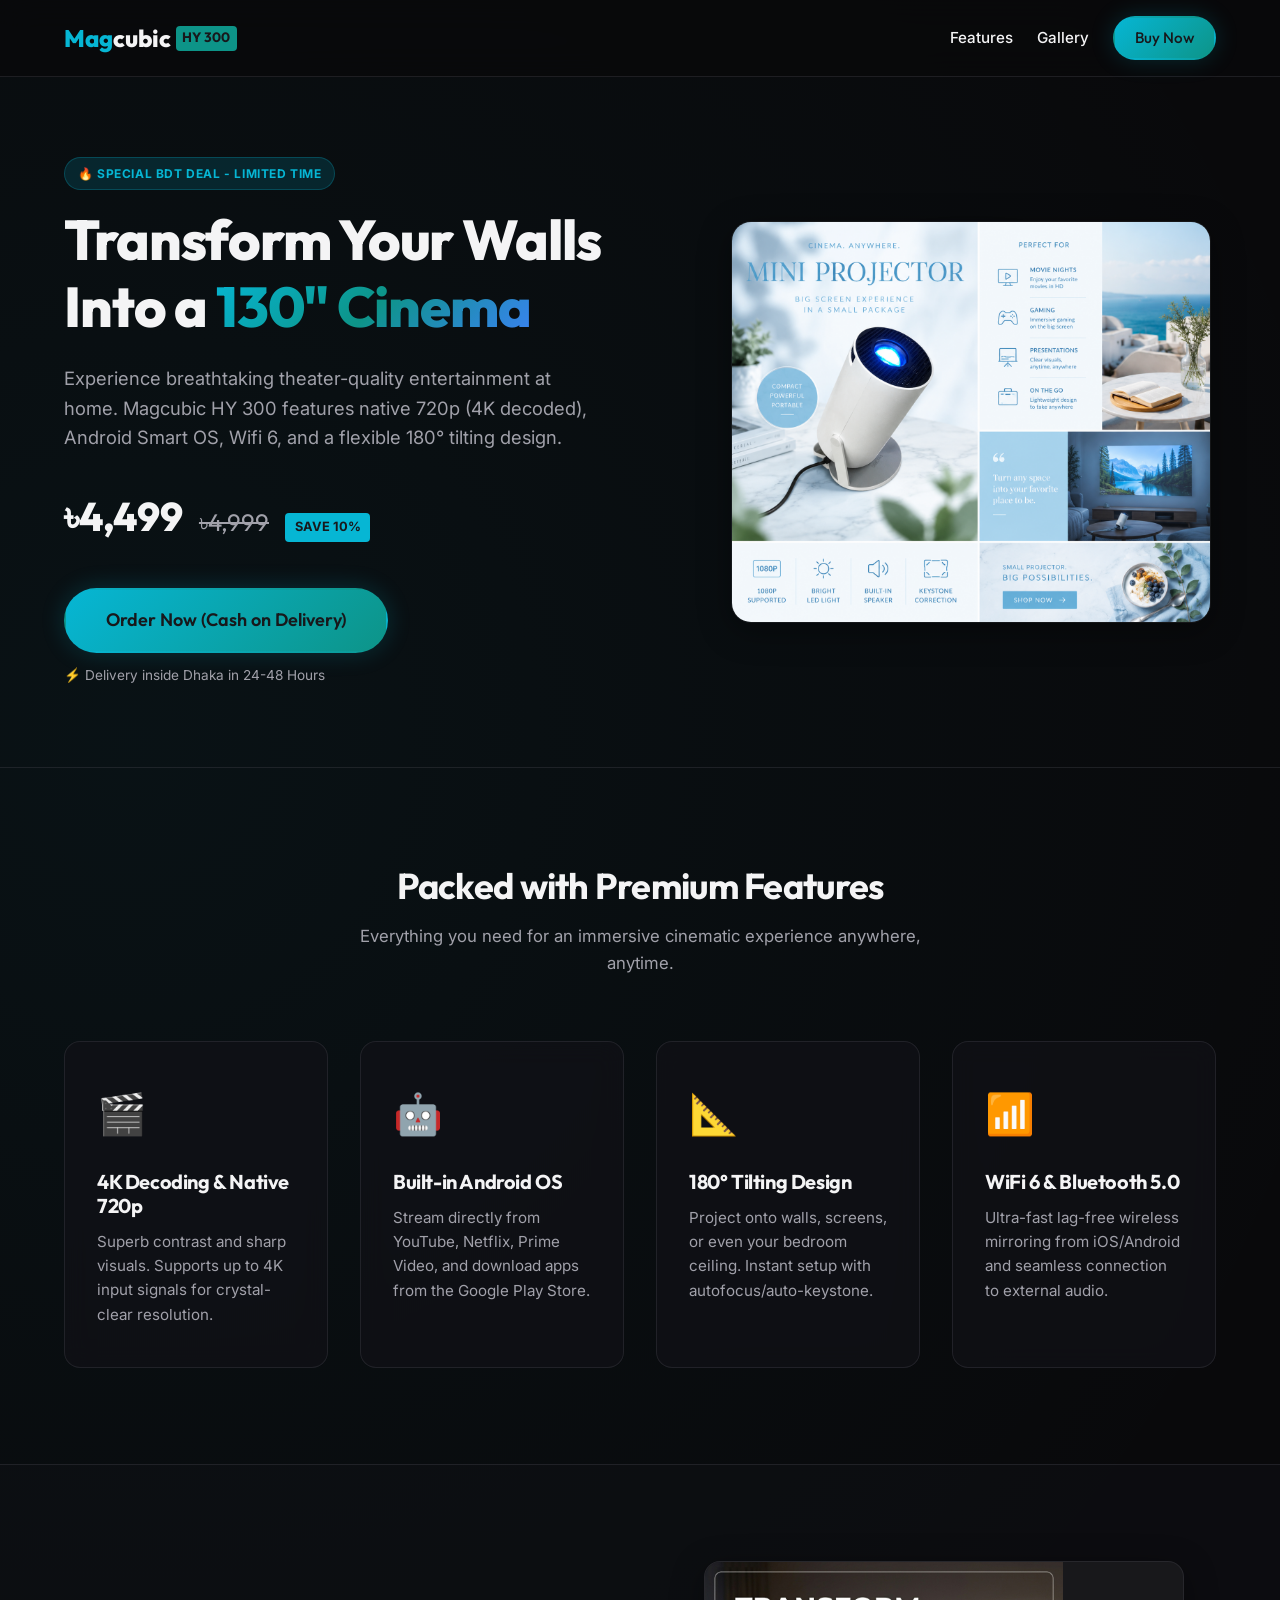
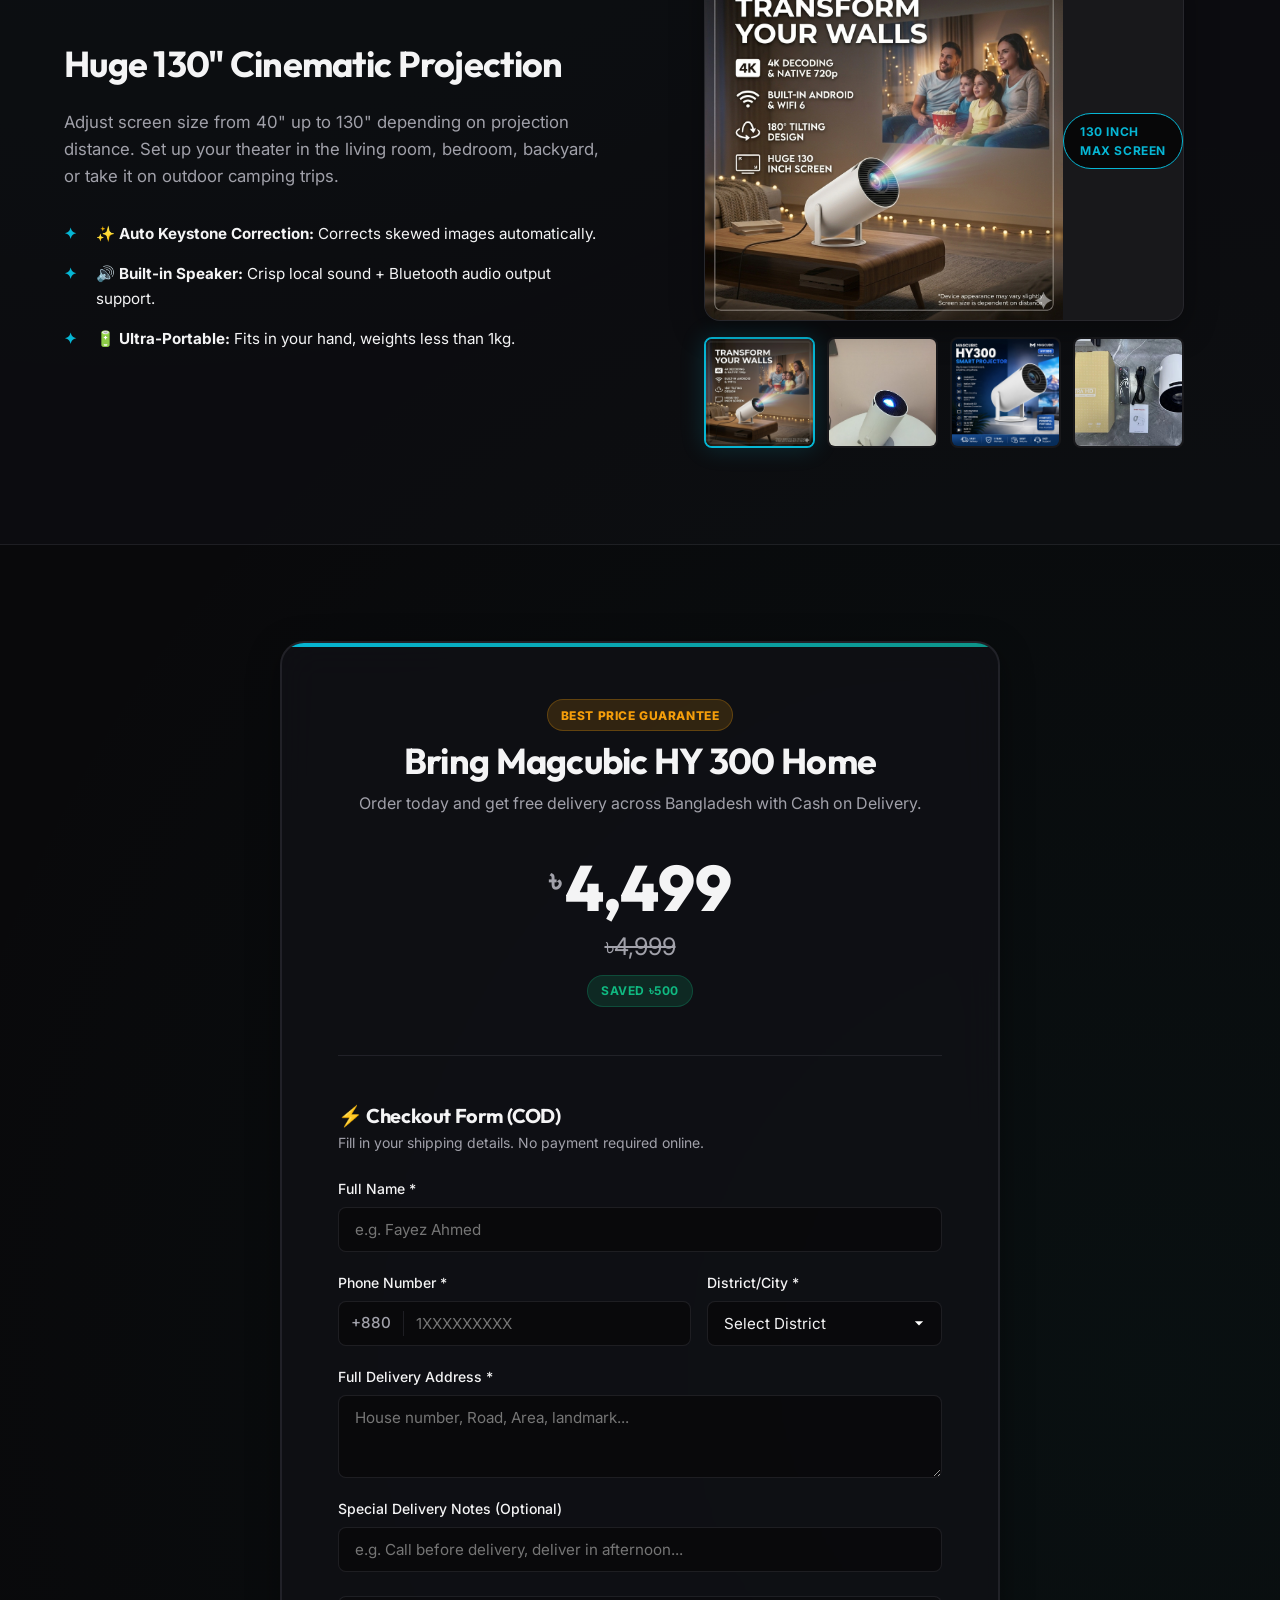
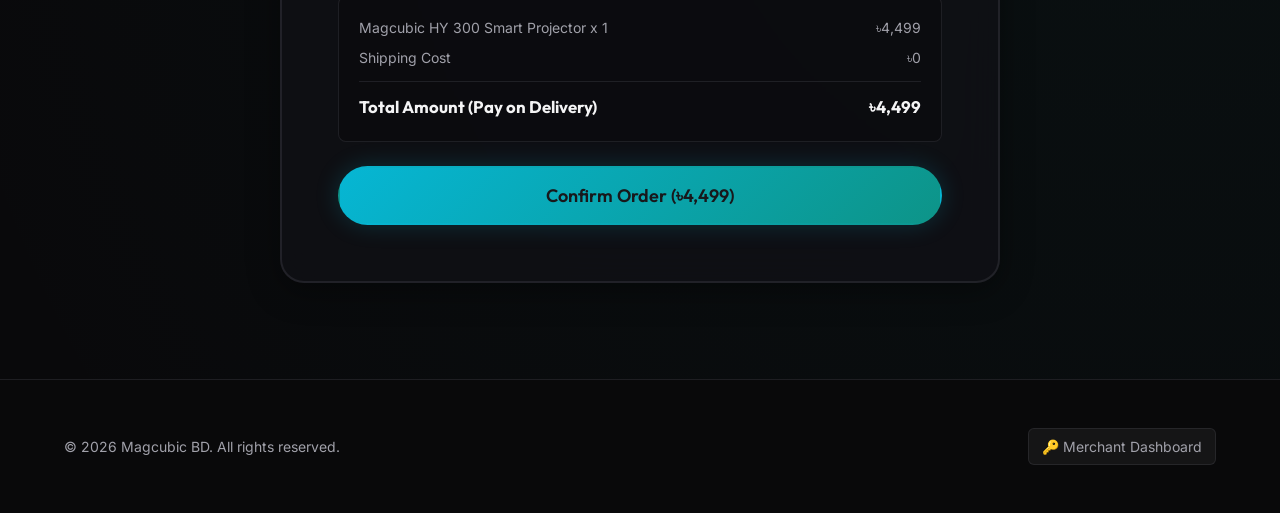
==== index.html @ 7d947a98 "Update index.html" ====
<!DOCTYPE html>
<html lang="en">
<head>
  <meta charset="UTF-8">
  <meta name="viewport" content="width=device-width, initial-scale=1.0">
  <title>Magcubic HY 300 - Smart Portable 4K Projector</title>
  <meta name="description" content="Get the Magcubic HY 300 Smart Portable Projector. 4K decoding, native 720p, Android OS, WiFi 6, and 180° tilting design. Special offer: ৳4,499. Cash on delivery across Bangladesh.">
  <!-- Google Fonts -->
  <link rel="preconnect" href="https://fonts.googleapis.com">
  <link rel="preconnect" href="https://fonts.gstatic.com" crossorigin>
  <link href="https://fonts.googleapis.com/css2?family=Inter:wght@300;400;500;600;700&family=Outfit:wght@400;500;600;700;800&display=swap" rel="stylesheet">
  <!-- Stylesheet -->
  <link rel="stylesheet" href="style.css">
<!-- Meta Pixel Code -->
<script>
!function(f,b,e,v,n,t,s)
{if(f.fbq)return;n=f.fbq=function(){n.callMethod?
n.callMethod.apply(n,arguments):n.queue.push(arguments)};
if(!f._fbq)f._fbq=n;n.push=n;n.loaded=!0;n.version='2.0';
n.queue=[];t=b.createElement(e);t.async=!0;
t.src=v;s=b.getElementsByTagName(e)[0];
s.parentNode.insertBefore(t,s)}(window, document,'script',
'https://connect.facebook.net/en_US/fbevents.js');
fbq('init', '1033353149641302');
fbq('track', 'PageView');
</script>
<noscript><img height="1" width="1" style="display:none"
src="https://www.facebook.com/tr?id=1033353149641302&ev=PageView&noscript=1"
/></noscript>
<!-- End Meta Pixel Code -->
</head>
<body>

  <!-- Navigation -->
  <header class="navbar">
    <div class="container navbar-container">
      <div class="logo">
        <span class="logo-accent">Mag</span>cubic<span class="logo-sub">HY 300</span>
      </div>
      <nav class="nav-links">
        <a href="#features">Features</a>
        <a href="#gallery">Gallery</a>
        <a href="#pricing" class="btn btn-primary btn-sm">Buy Now</a>
      </nav>
    </div>
  </header>

  <!-- Hero Section -->
  <section class="hero">
    <div class="container hero-container">
      <div class="hero-content">
        <div class="badge">🔥 Special BDT Deal - Limited Time</div>
        <h1 class="hero-title">Transform Your Walls Into a <span class="gradient-text">130" Cinema</span></h1>
        <p class="hero-description">
          Experience breathtaking theater-quality entertainment at home. Magcubic HY 300 features native 720p (4K decoded), Android Smart OS, Wifi 6, and a flexible 180° tilting design.
        </p>
        
        <div class="hero-price">
          <span class="price-current">৳4,499</span>
          <span class="price-original">৳4,999</span>
          <span class="price-discount">Save 10%</span>
        </div>

        <div class="hero-actions">
          <a href="#checkout-section" class="btn btn-primary btn-lg btn-pulse trigger-checkout">Order Now (Cash on Delivery)</a>
          <p class="cta-subtext">⚡ Delivery inside Dhaka in 24-48 Hours</p>
        </div>
      </div>
      
      <div class="hero-image-wrapper">
        <div class="image-glow"></div>
        <img src="assets/projector_infographic.png" alt="Magcubic HY 300 Smart Projector" class="hero-image animate-hero">
      </div>
    </div>
  </section>

  <!-- Key Specs Grid -->
  <section id="features" class="features">
    <div class="container">
      <div class="section-header">
        <h2 class="section-title">Packed with Premium Features</h2>
        <p class="section-subtitle">Everything you need for an immersive cinematic experience anywhere, anytime.</p>
      </div>

      <div class="features-grid">
        <div class="feature-card">
          <div class="feature-icon">🎬</div>
          <h3>4K Decoding & Native 720p</h3>
          <p>Superb contrast and sharp visuals. Supports up to 4K input signals for crystal-clear resolution.</p>
        </div>
        
        <div class="feature-card">
          <div class="feature-icon">🤖</div>
          <h3>Built-in Android OS</h3>
          <p>Stream directly from YouTube, Netflix, Prime Video, and download apps from the Google Play Store.</p>
        </div>

        <div class="feature-card">
          <div class="feature-icon">📐</div>
          <h3>180° Tilting Design</h3>
          <p>Project onto walls, screens, or even your bedroom ceiling. Instant setup with autofocus/auto-keystone.</p>
        </div>

        <div class="feature-card">
          <div class="feature-icon">📶</div>
          <h3>WiFi 6 & Bluetooth 5.0</h3>
          <p>Ultra-fast lag-free wireless mirroring from iOS/Android and seamless connection to external audio.</p>
        </div>
      </div>
    </div>
  </section>

  <!-- Visual Callout / Gallery -->
  <section id="gallery" class="gallery">
    <div class="container">
      <div class="gallery-wrapper">
        <div class="gallery-content">
          <h2 class="gallery-title">Huge 130" Cinematic Projection</h2>
          <p class="gallery-text">
            Adjust screen size from 40" up to 130" depending on projection distance. Set up your theater in the living room, bedroom, backyard, or take it on outdoor camping trips.
          </p>
          <ul class="gallery-list">
            <li>✨ <strong>Auto Keystone Correction:</strong> Corrects skewed images automatically.</li>
            <li>🔊 <strong>Built-in Speaker:</strong> Crisp local sound + Bluetooth audio output support.</li>
            <li>🔋 <strong>Ultra-Portable:</strong> Fits in your hand, weights less than 1kg.</li>
          </ul>
        </div>
        <div class="gallery-visual">
          <div class="gallery-main-box">
            <img src="assets/projector.jpg" id="gallery-main-img" alt="Magcubic HY 300 Product Gallery" class="gallery-main-image">
            <span class="preview-badge" id="gallery-badge">130 INCH MAX SCREEN</span>
          </div>
          <div class="gallery-thumbnails">
            <img src="assets/projector.jpg" class="gallery-thumb active" data-target="assets/projector.jpg" data-badge="" alt="Magcubic Cinema">
            <img src="assets/gallery_projecting.jpg" class="gallery-thumb" data-target="assets/gallery_projecting.jpg" data-badge="" alt="Magcubic Active Projection">
            <img src="assets/gallery_package.jpg" class="gallery-thumb" data-target="assets/gallery_package.jpg" data-badge="" alt="Magcubic Package Box & Accessories">
            <img src="assets/gallery_ports.jpg" class="gallery-thumb" data-target="assets/gallery_ports.jpg" data-badge="" alt="Magcubic Ports & Interface">
          </div>
        </div>
      </div>
    </div>
  </section>

  <!-- Pricing & Checkout Section -->
  <section id="pricing" class="pricing-checkout">
    <div class="container">
      <div class="pricing-card" id="checkout-section">
        <div class="pricing-header">
          <div class="price-badge">BEST PRICE GUARANTEE</div>
          <h2>Bring Magcubic HY 300 Home</h2>
          <p>Order today and get free delivery across Bangladesh with Cash on Delivery.</p>
        </div>
        
        <div class="price-display">
          <div class="price-main">
            <span class="currency">৳</span>4,499
          </div>
          <div class="price-strike">৳4,999</div>
          <div class="badge badge-success">Saved ৳500</div>
        </div>

        <!-- Checkout Form Panel -->
        <div class="checkout-form-container">
          <h3 class="form-title">⚡ Checkout Form (COD)</h3>
          <p class="form-subtitle">Fill in your shipping details. No payment required online.</p>
          
          <form id="checkout-form">
            <div class="form-group">
              <label for="customer-name">Full Name *</label>
              <input type="text" id="customer-name" placeholder="e.g. Fayez Ahmed" required>
            </div>
            
            <div class="form-row">
              <div class="form-group">
                <label for="customer-phone">Phone Number *</label>
                <div class="phone-input-wrapper">
                  <span class="prefix">+880</span>
                  <input type="tel" id="customer-phone" placeholder="1XXXXXXXXX" pattern="[1][3-9][0-9]{8}" title="Please enter a valid 10-digit mobile number after +880 (e.g. 1712345678)" required>
                </div>
              </div>
              
              <div class="form-group">
                <label for="shipping-city">District/City *</label>
                <select id="shipping-city" required>
                  <option value="" disabled selected>Select District</option>
                  <option value="Dhaka">Dhaka (৳60 delivery)</option>
                  <option value="Chittagong">Chittagong (৳120 delivery)</option>
                  <option value="Sylhet">Sylhet (৳120 delivery)</option>
                  <option value="Rajshahi">Rajshahi (৳120 delivery)</option>
                  <option value="Khulna">Khulna (৳120 delivery)</option>
                  <option value="Barisal">Barisal (৳120 delivery)</option>
                  <option value="Rangpur">Rangpur (৳120 delivery)</option>
                  <option value="Mymensingh">Mymensingh (৳120 delivery)</option>
                  <option value="Outside">Other Districts (৳150 delivery)</option>
                </select>
              </div>
            </div>
            
            <div class="form-group">
              <label for="customer-address">Full Delivery Address *</label>
              <textarea id="customer-address" rows="3" placeholder="House number, Road, Area, landmark..." required></textarea>
            </div>

            <div class="form-group">
              <label for="order-notes">Special Delivery Notes (Optional)</label>
              <input type="text" id="order-notes" placeholder="e.g. Call before delivery, deliver in afternoon...">
            </div>

            <div class="order-summary-box">
              <div class="summary-line">
                <span>Magcubic HY 300 Smart Projector x 1</span>
                <span>৳4,499</span>
              </div>
              <div class="summary-line">
                <span>Shipping Cost</span>
                <span id="shipping-cost-display">৳0</span>
              </div>
              <hr class="summary-divider">
              <div class="summary-line total">
                <span>Total Amount (Pay on Delivery)</span>
                <span id="total-amount-display">৳4,499</span>
              </div>
            </div>

            <button type="submit" class="btn btn-primary btn-block btn-lg" id="submit-btn">
              <span class="btn-text">Confirm Order (৳4,499)</span>
              <div class="spinner hidden"></div>
            </button>
          </form>
        </div>
        <script>
    const form = document.getElementById('customerForm');
    const messageDiv = document.getElementById('message');

    form.addEventListener('submit', e => {
        e.preventDefault();
        
        messageDiv.style.color = '#333';
        messageDiv.textContent = 'Submitting...';

        // REPLACE THIS URL WITH YOUR ACTUAL SHEETDB API URL
        const sheetDbUrl = 'https://sheetdb.io/api/v1/tmtjky629gif2'; 

        fetch(sheetDbUrl, {
            method: 'POST',
            headers: {
                'Accept': 'application/json',
                'Content-Type': 'application/json'
            },
            body: JSON.stringify({
                data: {
                    name: form.name.value,
                    email: form.email.value,
                    phone: form.phone.value,
                    address: form.address.value,
                    quantity: form.quantity.value
                }
            })
        })
        .then(response => response.json())
        .then(data => {
            if(data.created === 1) {
                messageDiv.style.color = 'green';
                messageDiv.textContent = 'Success! Your information has been saved.';
                form.reset();
            } else {
                messageDiv.style.color = 'red';
                messageDiv.textContent = 'Something went wrong. Please try again.';
            }
        })
        .catch(error => {
            console.error('Error:', error);
            messageDiv.style.color = 'red';
            messageDiv.textContent = 'An error occurred. Check your connection.';
        });
    });
</script>

        <!-- Success Modal / Card (Hidden by default) -->
        <div id="success-message" class="success-card hidden">
          <div class="success-icon">✓</div>
          <h2>Order Confirmed!</h2>
          <p class="success-subtitle">Thank you for your order. We will contact you soon to verify.</p>
          
          <div class="success-details">
            <div class="detail-row">
              <span>Order ID:</span>
              <strong id="success-order-id">#AB-1024</strong>
            </div>
            <div class="detail-row">
              <span>Estimated Delivery:</span>
              <strong id="success-delivery-time">Within 24-48 Hours</strong>
            </div>
            <div class="detail-row">
              <span>Amount to Pay (COD):</span>
              <strong id="success-total-amount">৳4,559</strong>
            </div>
          </div>
          
          <button id="order-another-btn" class="btn btn-outline btn-block">Order Another Projector</button>
        </div>

      </div>
    </div>
  </section>

  <!-- Footer -->
  <footer class="footer">
    <div class="container footer-container">
      <p class="copyright">&copy; 2026 Magcubic BD. All rights reserved.</p>
      <div class="footer-links">
        <a href="dashboard.html" class="merchant-link">🔑 Merchant Dashboard</a>
      </div>
    </div>
  </footer>

  <script src="app.js"></script>
</body>
</html>
---- style.css ----
/* Base & Color Tokens */
:root {
  --font-heading: 'Outfit', -apple-system, BlinkMacSystemFont, "Segoe UI", Roboto, sans-serif;
  --font-body: 'Inter', -apple-system, BlinkMacSystemFont, "Segoe UI", Roboto, sans-serif;
  
  --bg-main: #09090b;
  --bg-surface: rgba(18, 18, 24, 0.7);
  --bg-card: rgba(24, 24, 35, 0.5);
  
  --border-color: rgba(63, 63, 70, 0.4);
  --border-focus: #06b6d4;
  
  --color-primary: #06b6d4;      /* Cyber cyan */
  --color-primary-hover: #0891b2;
  --color-secondary: #0d9488;    /* Teal */
  --color-success: #10b981;      /* Emerald */
  --color-warning: #f59e0b;      /* Amber */
  --color-danger: #ef4444;       /* Rose */
  
  --text-main: #f4f4f5;          /* Zinc 100 */
  --text-muted: #a1a1aa;         /* Zinc 400 */
  --text-dark: #18181b;          /* Zinc 900 */
  
  --shadow-glow: 0 0 25px rgba(6, 182, 212, 0.2);
  --shadow-card: 0 8px 32px 0 rgba(0, 0, 0, 0.37);
  --transition: all 0.3s cubic-bezier(0.4, 0, 0.2, 1);
}

/* Reset */
* {
  box-sizing: border-box;
  margin: 0;
  padding: 0;
}

html {
  scroll-behavior: smooth;
  font-size: 16px;
}

body {
  background-color: var(--bg-main);
  color: var(--text-main);
  font-family: var(--font-body);
  line-height: 1.6;
  overflow-x: hidden;
  background-image: 
    radial-gradient(circle at 10% 20%, rgba(6, 182, 212, 0.05) 0%, transparent 40%),
    radial-gradient(circle at 90% 80%, rgba(13, 148, 136, 0.05) 0%, transparent 40%);
}

.container {
  width: 100%;
  max-width: 1200px;
  margin: 0 auto;
  padding: 0 1.5rem;
}

/* Typography */
h1, h2, h3, h4 {
  font-family: var(--font-heading);
  font-weight: 700;
  letter-spacing: -0.02em;
  line-height: 1.2;
}

a {
  color: inherit;
  text-decoration: none;
  transition: var(--transition);
}

/* Custom Utilities */
.gradient-text {
  background: linear-gradient(135deg, #06b6d4 0%, #0d9488 50%, #3b82f6 100%);
  -webkit-background-clip: text;
  -webkit-text-fill-color: transparent;
}

.hidden {
  display: none !important;
}

/* Buttons */
.btn {
  display: inline-flex;
  align-items: center;
  justify-content: center;
  font-family: var(--font-heading);
  font-weight: 600;
  padding: 0.75rem 1.75rem;
  border-radius: 9999px;
  cursor: pointer;
  transition: var(--transition);
  border: 2px solid transparent;
  text-align: center;
}

.btn-primary {
  background: linear-gradient(135deg, var(--color-primary) 0%, var(--color-secondary) 100%);
  color: var(--text-dark);
  box-shadow: var(--shadow-glow);
}

.btn-primary:hover {
  transform: translateY(-2px);
  box-shadow: 0 0 35px rgba(6, 182, 212, 0.4);
  filter: brightness(1.1);
}

.btn-outline {
  background: transparent;
  color: var(--text-main);
  border-color: var(--border-color);
}

.btn-outline:hover {
  background: rgba(255, 255, 255, 0.05);
  border-color: var(--text-main);
}

.btn-sm {
  padding: 0.5rem 1.25rem;
  font-size: 0.875rem;
}

.btn-lg {
  padding: 1rem 2.5rem;
  font-size: 1.125rem;
}

.btn-block {
  display: flex;
  width: 100%;
}

.btn-pulse {
  animation: pulse 2s infinite;
}

@keyframes pulse {
  0% {
    box-shadow: 0 0 0 0 rgba(6, 182, 212, 0.5);
  }
  70% {
    box-shadow: 0 0 0 15px rgba(6, 182, 212, 0);
  }
  100% {
    box-shadow: 0 0 0 0 rgba(6, 182, 212, 0);
  }
}

/* Badges */
.badge {
  display: inline-block;
  padding: 0.35rem 0.8rem;
  font-size: 0.75rem;
  font-weight: 700;
  text-transform: uppercase;
  border-radius: 9999px;
  background: rgba(6, 182, 212, 0.15);
  color: var(--color-primary);
  border: 1px solid rgba(6, 182, 212, 0.25);
  letter-spacing: 0.05em;
  margin-bottom: 1rem;
}

.badge-success {
  background: rgba(16, 185, 129, 0.15);
  color: var(--color-success);
  border-color: rgba(16, 185, 129, 0.25);
}

/* Navbar */
.navbar {
  position: sticky;
  top: 0;
  z-index: 100;
  backdrop-filter: blur(16px);
  -webkit-backdrop-filter: blur(16px);
  background: rgba(9, 9, 11, 0.8);
  border-bottom: 1px solid var(--border-color);
  padding: 1rem 0;
}

.navbar-container {
  display: flex;
  align-items: center;
  justify-content: space-between;
}

.logo {
  font-family: var(--font-heading);
  font-size: 1.5rem;
  font-weight: 800;
  color: var(--text-main);
  display: flex;
  align-items: center;
}

.logo-accent {
  color: var(--color-primary);
}

.logo-sub {
  font-size: 0.85rem;
  background: var(--color-secondary);
  color: var(--text-dark);
  padding: 0.1rem 0.4rem;
  border-radius: 4px;
  margin-left: 0.3rem;
  font-weight: 700;
}

.nav-links {
  display: flex;
  align-items: center;
  gap: 1.5rem;
}

.nav-links a {
  font-weight: 500;
  font-size: 0.95rem;
}

.nav-links a:not(.btn):hover {
  color: var(--color-primary);
}

/* Hero Section */
.hero {
  padding: 5rem 0;
  position: relative;
}

.hero-container {
  display: grid;
  grid-template-columns: 1.1fr 0.9fr;
  align-items: center;
  gap: 4rem;
}

.hero-title {
  font-size: 3.5rem;
  font-weight: 800;
  margin-bottom: 1.5rem;
}

.hero-description {
  color: var(--text-muted);
  font-size: 1.15rem;
  margin-bottom: 2rem;
  max-width: 540px;
}

.hero-price {
  display: flex;
  align-items: baseline;
  gap: 1rem;
  margin-bottom: 2.5rem;
}

.price-current {
  font-family: var(--font-heading);
  font-size: 2.5rem;
  font-weight: 800;
  color: var(--text-main);
}

.price-original {
  font-family: var(--font-heading);
  font-size: 1.5rem;
  text-decoration: line-through;
  color: var(--text-muted);
}

.price-discount {
  background: var(--color-primary);
  color: var(--text-dark);
  padding: 0.25rem 0.6rem;
  font-size: 0.8rem;
  font-weight: 700;
  border-radius: 4px;
  text-transform: uppercase;
}

.hero-actions {
  display: flex;
  flex-direction: column;
  align-items: flex-start;
  gap: 0.75rem;
}

.cta-subtext {
  font-size: 0.85rem;
  color: var(--text-muted);
  display: flex;
  align-items: center;
  gap: 0.3rem;
}

.hero-image-wrapper {
  position: relative;
  display: flex;
  justify-content: center;
  align-items: center;
}

.image-glow {
  position: absolute;
  width: 90%;
  height: 90%;
  background: radial-gradient(circle, rgba(6, 182, 212, 0.15) 0%, transparent 70%);
  z-index: 1;
  filter: blur(20px);
}

.hero-image {
  position: relative;
  z-index: 2;
  width: 100%;
  max-width: 480px;
  height: auto;
  border-radius: 20px;
  box-shadow: var(--shadow-card);
  border: 1px solid rgba(255, 255, 255, 0.05);
  animation: float 6s ease-in-out infinite;
}

@keyframes float {
  0% { transform: translateY(0px); }
  50% { transform: translateY(-10px); }
  100% { transform: translateY(0px); }
}

/* Features Grid */
.features {
  padding: 6rem 0;
  border-top: 1px solid var(--border-color);
}

.section-header {
  text-align: center;
  max-width: 600px;
  margin: 0 auto 4rem auto;
}

.section-title {
  font-size: 2.25rem;
  margin-bottom: 1rem;
}

.section-subtitle {
  color: var(--text-muted);
  font-size: 1.05rem;
}

.features-grid {
  display: grid;
  grid-template-columns: repeat(auto-fit, minmax(260px, 1fr));
  gap: 2rem;
}

.feature-card {
  background: var(--bg-surface);
  border: 1px solid var(--border-color);
  padding: 2.5rem 2rem;
  border-radius: 16px;
  backdrop-filter: blur(12px);
  -webkit-backdrop-filter: blur(12px);
  transition: var(--transition);
}

.feature-card:hover {
  transform: translateY(-5px);
  border-color: var(--color-primary);
  box-shadow: 0 12px 40px rgba(6, 182, 212, 0.08);
}

.feature-icon {
  font-size: 2.5rem;
  margin-bottom: 1.5rem;
}

.feature-card h3 {
  font-size: 1.25rem;
  margin-bottom: 0.75rem;
}

.feature-card p {
  color: var(--text-muted);
  font-size: 0.95rem;
}

/* Gallery Section */
.gallery {
  padding: 6rem 0;
  background: rgba(18, 18, 24, 0.4);
  border-top: 1px solid var(--border-color);
}

.gallery-wrapper {
  display: grid;
  grid-template-columns: 1fr 1fr;
  align-items: center;
  gap: 4rem;
}

.gallery-title {
  font-size: 2.25rem;
  margin-bottom: 1.5rem;
}

.gallery-text {
  color: var(--text-muted);
  margin-bottom: 2rem;
  font-size: 1.05rem;
}

.gallery-list {
  list-style: none;
}

.gallery-list li {
  margin-bottom: 1rem;
  position: relative;
  padding-left: 2rem;
  font-size: 0.95rem;
}

.gallery-list li::before {
  content: "✦";
  position: absolute;
  left: 0;
  color: var(--color-primary);
  font-weight: bold;
}

.gallery-visual {
  display: flex;
  justify-content: center;
}

.video-preview-card {
  width: 100%;
  max-width: 480px;
  aspect-ratio: 16/9;
  border-radius: 16px;
  background: #18181b;
  overflow: hidden;
  border: 1px solid var(--border-color);
  box-shadow: var(--shadow-card);
  position: relative;
}

.projection-simulation {
  width: 100%;
  height: 100%;
  background-image: linear-gradient(rgba(0,0,0,0.5), rgba(0,0,0,0.5)), url('assets/projector.jpg');
  background-size: cover;
  background-position: center;
  display: flex;
  align-items: center;
  justify-content: center;
  transition: var(--transition);
}

.projection-simulation:hover {
  background-image: linear-gradient(rgba(0,0,0,0.1), rgba(0,0,0,0.1)), url('assets/projector.jpg');
}

.preview-badge {
  background: rgba(0, 0, 0, 0.7);
  padding: 0.5rem 1rem;
  border-radius: 9999px;
  font-size: 0.75rem;
  font-weight: 700;
  letter-spacing: 0.05em;
  border: 1px solid var(--color-primary);
  color: var(--color-primary);
}

/* Pricing & Checkout Section */
.pricing-checkout {
  padding: 6rem 0;
  border-top: 1px solid var(--border-color);
}

.pricing-card {
  max-width: 720px;
  margin: 0 auto;
  background: var(--bg-surface);
  border: 2px solid var(--border-color);
  border-radius: 24px;
  padding: 3.5rem;
  backdrop-filter: blur(20px);
  -webkit-backdrop-filter: blur(20px);
  box-shadow: var(--shadow-card);
  position: relative;
  overflow: hidden;
}

.pricing-card::before {
  content: "";
  position: absolute;
  top: 0;
  left: 0;
  width: 100%;
  height: 4px;
  background: linear-gradient(90deg, var(--color-primary) 0%, var(--color-secondary) 100%);
}

.pricing-header {
  text-align: center;
  margin-bottom: 2.5rem;
}

.pricing-header h2 {
  font-size: 2.25rem;
  margin-top: 0.5rem;
  margin-bottom: 0.5rem;
}

.pricing-header p {
  color: var(--text-muted);
}

.price-badge {
  display: inline-block;
  background: rgba(245, 158, 11, 0.15);
  color: var(--color-warning);
  font-size: 0.75rem;
  font-weight: 800;
  padding: 0.35rem 0.8rem;
  border-radius: 9999px;
  border: 1px solid rgba(245, 158, 11, 0.25);
  letter-spacing: 0.05em;
}

.price-display {
  display: flex;
  flex-direction: column;
  align-items: center;
  gap: 0.5rem;
  margin-bottom: 3rem;
  padding-bottom: 2rem;
  border-bottom: 1px solid var(--border-color);
}

.price-main {
  font-family: var(--font-heading);
  font-size: 4rem;
  font-weight: 800;
  display: flex;
  align-items: flex-start;
  line-height: 1;
}

.price-main .currency {
  font-size: 2rem;
  margin-top: 0.5rem;
  margin-right: 0.25rem;
  color: var(--text-muted);
}

.price-strike {
  font-size: 1.5rem;
  text-decoration: line-through;
  color: var(--text-muted);
}

/* Form Styles */
.checkout-form-container {
  transition: var(--transition);
}

.form-title {
  font-size: 1.25rem;
  margin-bottom: 0.25rem;
}

.form-subtitle {
  color: var(--text-muted);
  font-size: 0.875rem;
  margin-bottom: 1.5rem;
}

.form-group {
  margin-bottom: 1.25rem;
  display: flex;
  flex-direction: column;
  gap: 0.4rem;
}

.form-row {
  display: grid;
  grid-template-columns: 1.2fr 0.8fr;
  gap: 1rem;
}

label {
  font-size: 0.875rem;
  font-weight: 500;
  color: var(--text-main);
}

input[type="text"],
input[type="tel"],
select,
textarea {
  background: rgba(9, 9, 11, 0.8);
  border: 1px solid var(--border-color);
  color: var(--text-main);
  padding: 0.75rem 1rem;
  border-radius: 8px;
  font-family: var(--font-body);
  font-size: 0.95rem;
  transition: var(--transition);
  width: 100%;
}

input:focus,
select:focus,
textarea:focus {
  outline: none;
  border-color: var(--border-focus);
  box-shadow: 0 0 10px rgba(6, 182, 212, 0.15);
}

.phone-input-wrapper {
  display: flex;
  align-items: center;
  background: rgba(9, 9, 11, 0.8);
  border: 1px solid var(--border-color);
  border-radius: 8px;
  overflow: hidden;
  transition: var(--transition);
}

.phone-input-wrapper:focus-within {
  border-color: var(--border-focus);
  box-shadow: 0 0 10px rgba(6, 182, 212, 0.15);
}

.phone-input-wrapper .prefix {
  padding: 0 0.75rem;
  color: var(--text-muted);
  font-size: 0.95rem;
  border-right: 1px solid var(--border-color);
  font-weight: 500;
}

.phone-input-wrapper input {
  border: none;
  background: transparent;
  padding: 0.75rem 0.75rem;
}

.phone-input-wrapper input:focus {
  border: none;
  box-shadow: none;
}

select {
  appearance: none;
  background-image: url("data:image/svg+xml;utf8,<svg fill='white' height='24' viewBox='0 0 24 24' width='24' xmlns='http://www.w3.org/2000/svg'><path d='M7 10l5 5 5-5z'/><path d='M0 0h24v24H0z' fill='none'/></svg>");
  background-repeat: no-repeat;
  background-position: right 0.75rem center;
  background-size: 1.25rem;
  padding-right: 2.2rem;
}

/* Order Summary Box */
.order-summary-box {
  background: rgba(9, 9, 11, 0.5);
  border: 1px solid var(--border-color);
  border-radius: 8px;
  padding: 1.25rem;
  margin-top: 1.5rem;
  margin-bottom: 1.5rem;
}

.summary-line {
  display: flex;
  justify-content: space-between;
  font-size: 0.875rem;
  color: var(--text-muted);
  margin-bottom: 0.5rem;
}

.summary-line:last-of-type {
  margin-bottom: 0;
}

.summary-divider {
  border: none;
  border-top: 1px solid var(--border-color);
  margin: 0.75rem 0;
}

.summary-line.total {
  font-family: var(--font-heading);
  font-size: 1.05rem;
  font-weight: 700;
  color: var(--text-main);
}

/* Loading Spinner */
.spinner {
  width: 1.5rem;
  height: 1.5rem;
  border: 3px solid rgba(255, 255, 255, 0.2);
  border-radius: 50%;
  border-top-color: #000;
  animation: spin 0.8s linear infinite;
}

@keyframes spin {
  to { transform: rotate(360deg); }
}

/* Success Card */
.success-card {
  text-align: center;
  animation: fadeIn 0.5s ease-out forwards;
}

@keyframes fadeIn {
  from { opacity: 0; transform: translateY(10px); }
  to { opacity: 1; transform: translateY(0); }
}

.success-icon {
  width: 4.5rem;
  height: 4.5rem;
  background: rgba(16, 185, 129, 0.15);
  border: 2px solid var(--color-success);
  color: var(--color-success);
  border-radius: 50%;
  display: flex;
  align-items: center;
  justify-content: center;
  font-size: 2.25rem;
  font-weight: bold;
  margin: 0 auto 1.5rem auto;
}

.success-card h2 {
  font-size: 2rem;
  margin-bottom: 0.5rem;
}

.success-subtitle {
  color: var(--text-muted);
  margin-bottom: 2rem;
}

.success-details {
  background: rgba(9, 9, 11, 0.5);
  border: 1px solid var(--border-color);
  border-radius: 12px;
  padding: 1.5rem;
  text-align: left;
  margin-bottom: 2rem;
  display: flex;
  flex-direction: column;
  gap: 0.75rem;
}

.detail-row {
  display: flex;
  justify-content: space-between;
  font-size: 0.95rem;
}

.detail-row span {
  color: var(--text-muted);
}

.detail-row strong {
  color: var(--text-main);
}

/* Footer */
.footer {
  padding: 3rem 0;
  border-top: 1px solid var(--border-color);
  background: rgba(9, 9, 11, 0.9);
}

.footer-container {
  display: flex;
  justify-content: space-between;
  align-items: center;
  flex-wrap: wrap;
  gap: 1.5rem;
}

.copyright {
  color: var(--text-muted);
  font-size: 0.875rem;
}

.footer-links {
  display: flex;
  gap: 1.5rem;
}

.merchant-link {
  font-size: 0.875rem;
  color: var(--text-muted);
  background: rgba(255, 255, 255, 0.05);
  padding: 0.4rem 0.8rem;
  border-radius: 6px;
  border: 1px solid var(--border-color);
}

.merchant-link:hover {
  background: rgba(255, 255, 255, 0.1);
  color: var(--text-main);
  border-color: var(--text-muted);
}

/* Responsive Rules */
@media (max-width: 992px) {
  .hero-container {
    grid-template-columns: 1fr;
    gap: 3rem;
    text-align: center;
  }
  
  .hero-actions {
    align-items: center;
    width: 100%;
  }
  
  .hero-actions .btn {
    width: 100%;
    max-width: 400px;
  }
  
  .hero-price {
    justify-content: center;
  }
  
  .hero-description {
    margin-left: auto;
    margin-right: auto;
  }
  
  .gallery-wrapper {
    grid-template-columns: 1fr;
    gap: 3rem;
  }
}

@media (max-width: 768px) {
  .hero-title {
    font-size: 2.5rem;
  }
  
  .pricing-card {
    padding: 2rem 1.25rem;
  }
  
  .price-main {
    font-size: 3rem;
  }
  
  .form-row {
    grid-template-columns: 1fr;
  }
  
  .navbar-container {
    flex-direction: column;
    gap: 1rem;
  }
  
  .nav-links {
    width: 100%;
    justify-content: center;
    font-size: 0.875rem;
  }
}

/* Interactive Gallery Styles */
.gallery-visual {
  display: flex;
  flex-direction: column;
  gap: 1rem;
  width: 100%;
  align-items: center;
}

.gallery-main-box {
  position: relative;
  width: 100%;
  max-width: 480px;
  aspect-ratio: 4/3;
  border-radius: 16px;
  overflow: hidden;
  border: 1px solid var(--border-color);
  box-shadow: var(--shadow-card);
  background: #18181b;
  display: flex;
  align-items: center;
  justify-content: center;
}

.gallery-main-image {
  width: 100%;
  height: 100%;
  object-fit: cover;
  transition: var(--transition);
}

.gallery-thumbnails {
  display: grid;
  grid-template-columns: repeat(4, 1fr);
  gap: 0.75rem;
  width: 100%;
  max-width: 480px;
}

.gallery-thumb {
  width: 100%;
  aspect-ratio: 1;
  border-radius: 8px;
  object-fit: cover;
  border: 2px solid transparent;
  cursor: pointer;
  background: #18181b;
  transition: var(--transition);
}

.gallery-thumb:hover {
  transform: scale(1.05);
  border-color: rgba(6, 182, 212, 0.4);
}

.gallery-thumb.active {
  border-color: var(--color-primary);
  box-shadow: var(--shadow-glow);
}

/* Infographic Hero Image Zoom on Hover */
.animate-hero {
  transition: var(--transition);
}
.animate-hero:hover {
  transform: scale(1.02) rotate(0.5deg);
  box-shadow: 0 0 35px rgba(6, 182, 212, 0.25);
}
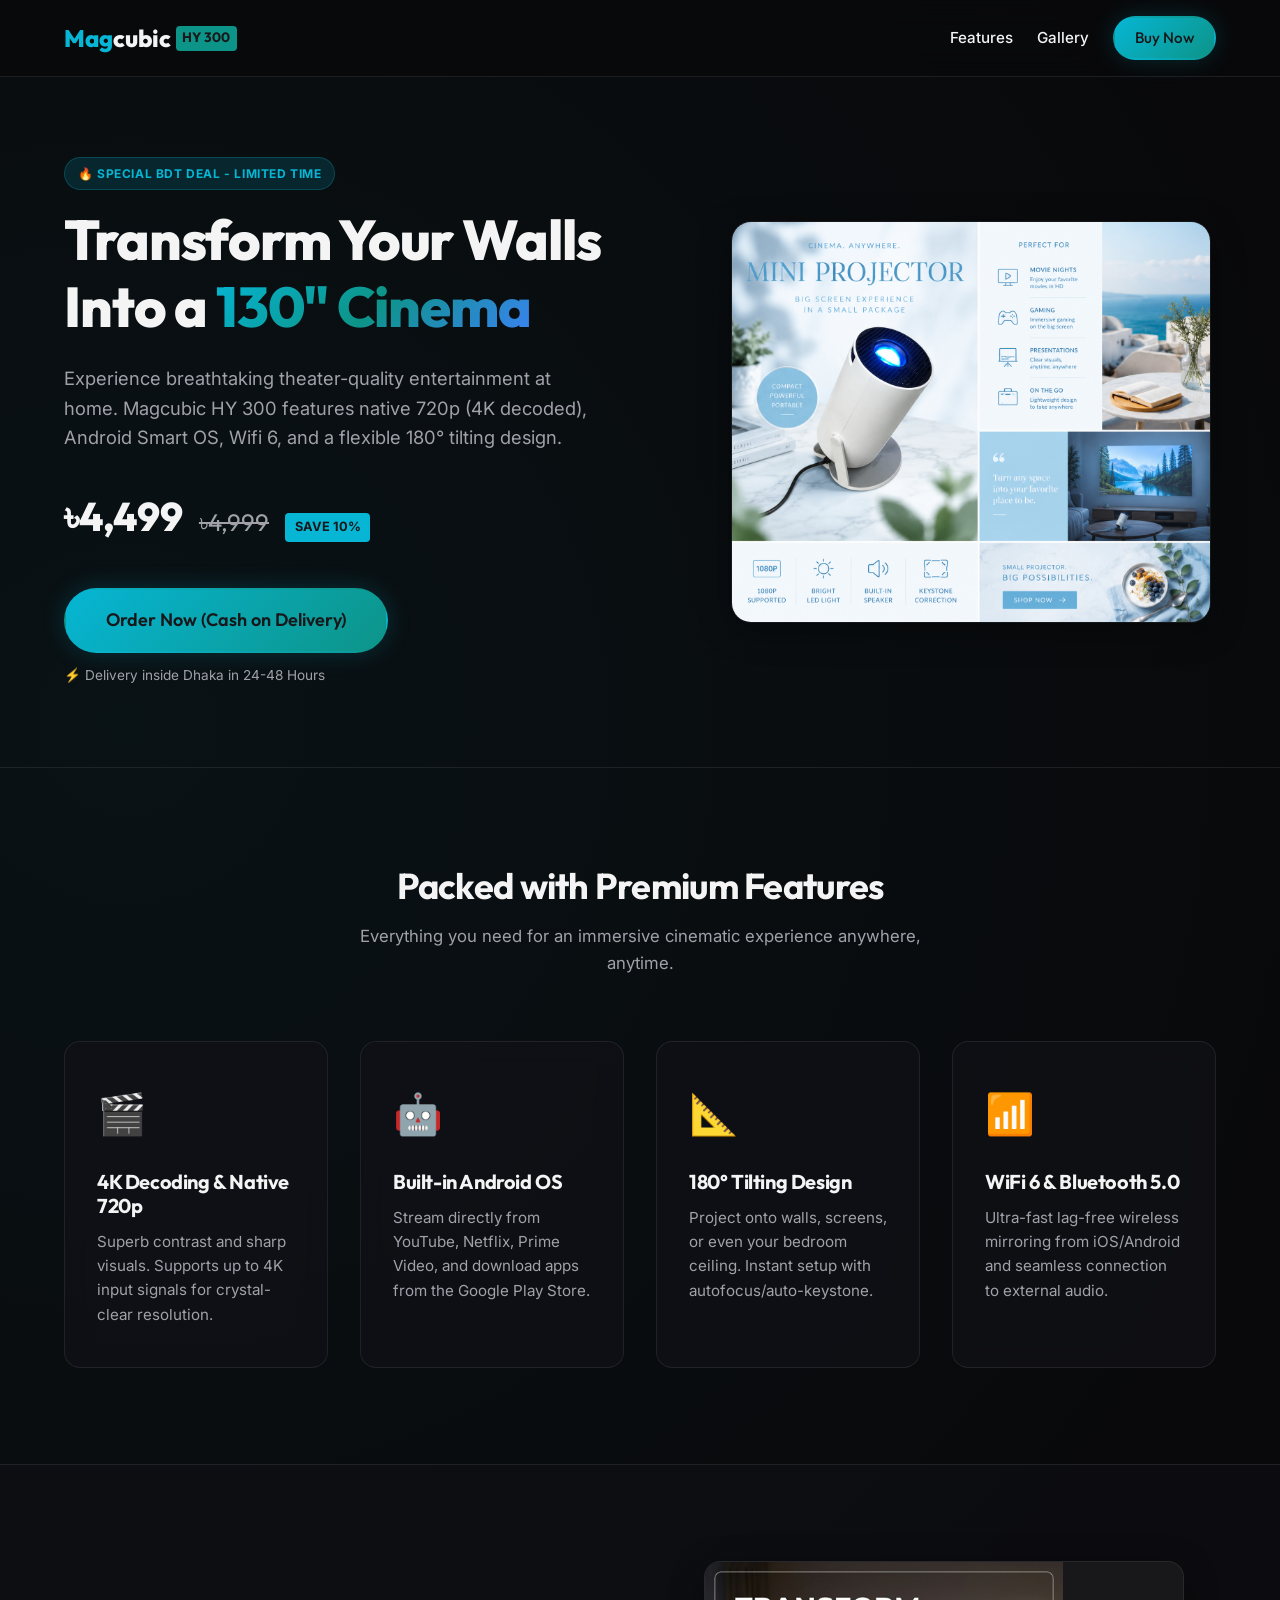
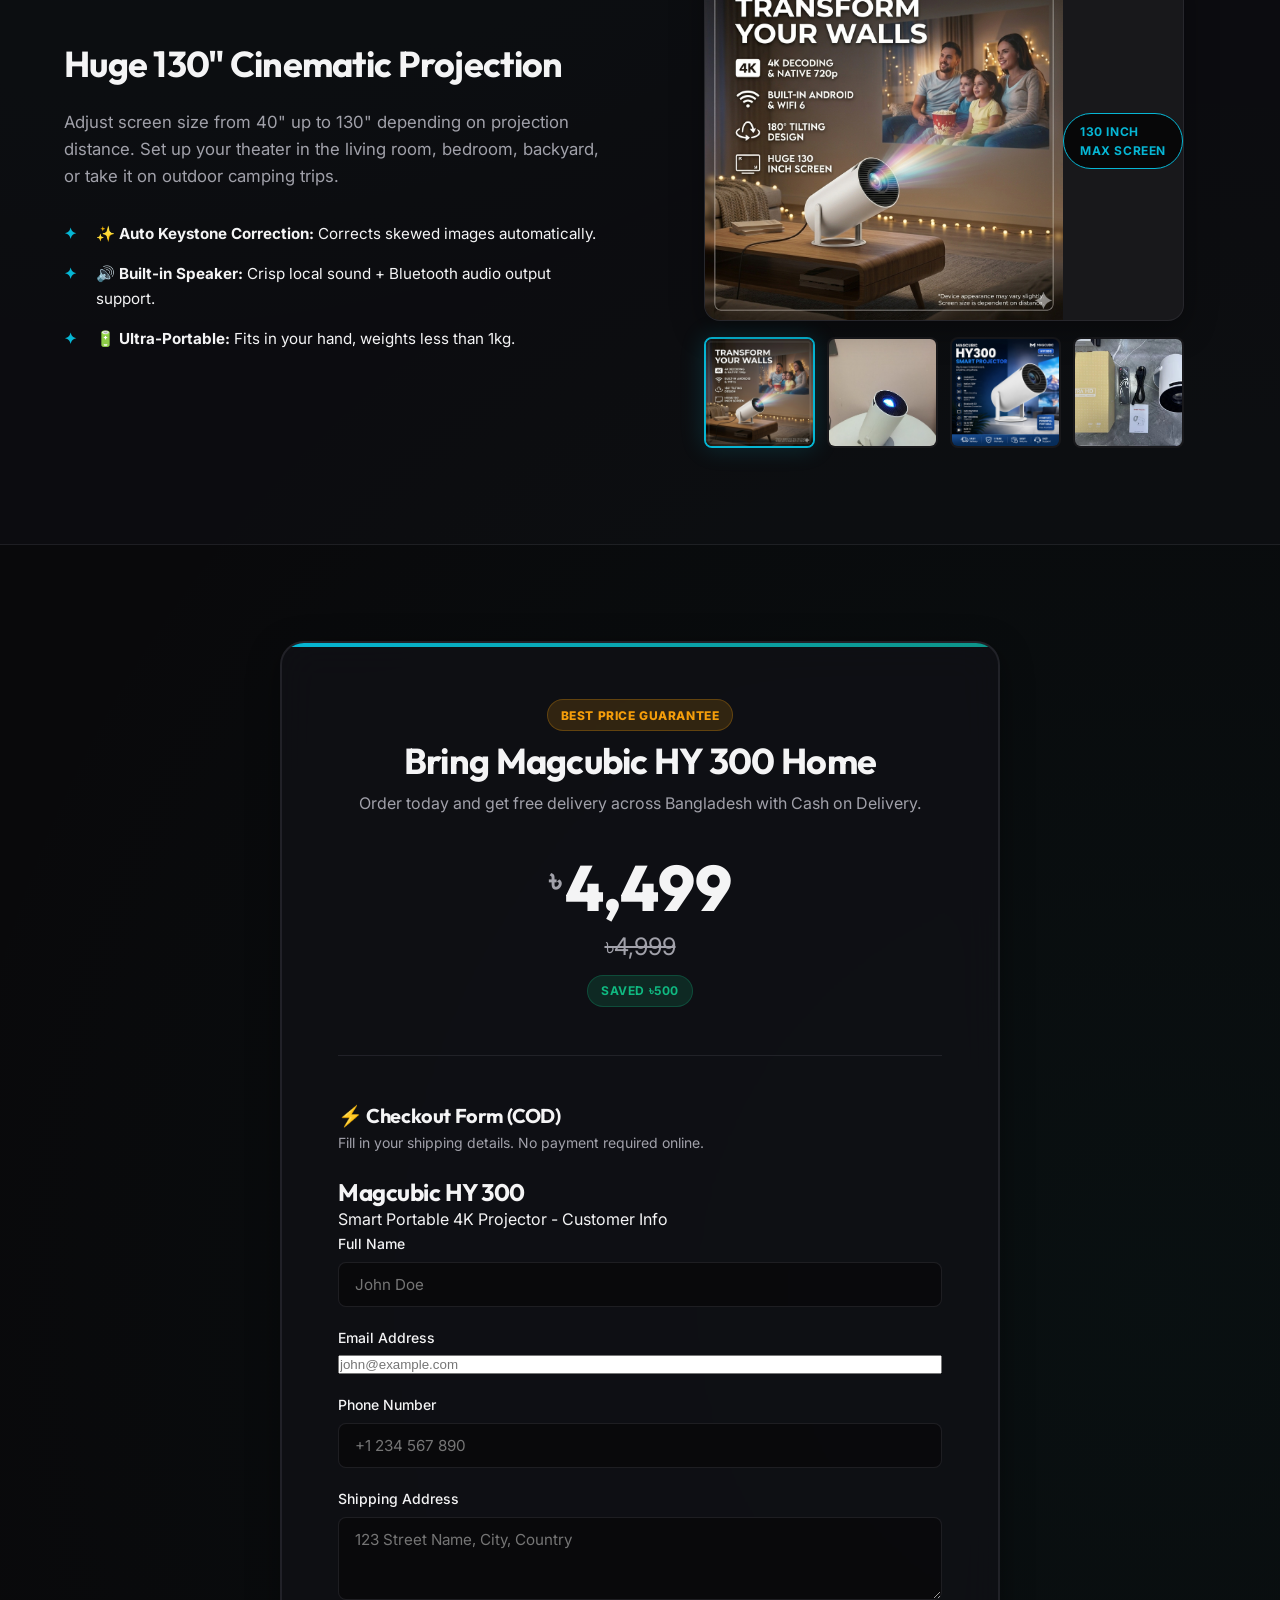
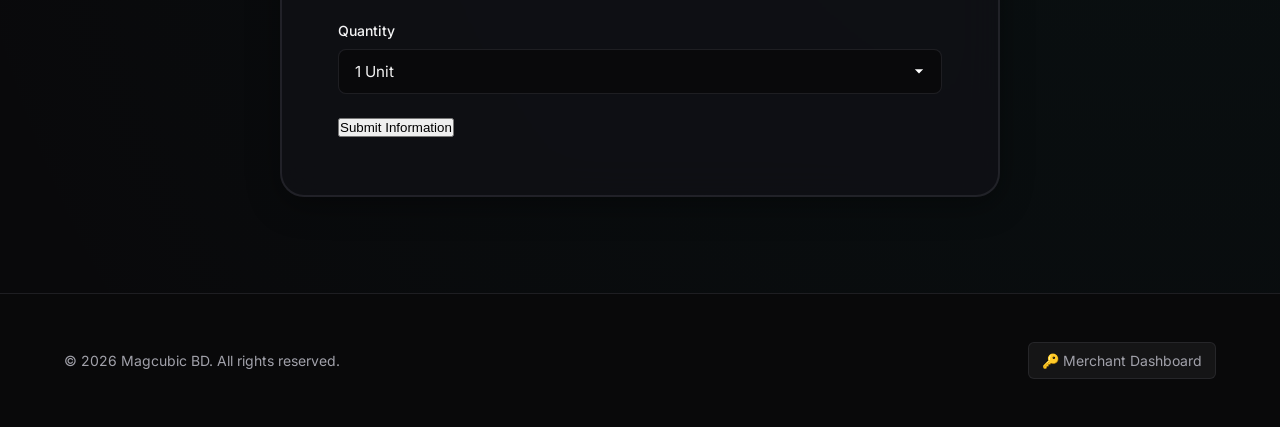
==== commit 34aa09ec: "Update index.html" ====
--- a/index.html
+++ b/index.html
@@ -164,70 +164,46 @@
           <h3 class="form-title">⚡ Checkout Form (COD)</h3>
           <p class="form-subtitle">Fill in your shipping details. No payment required online.</p>
           
-          <form id="checkout-form">
-            <div class="form-group">
-              <label for="customer-name">Full Name *</label>
-              <input type="text" id="customer-name" placeholder="e.g. Fayez Ahmed" required>
-            </div>
-            
-            <div class="form-row">
-              <div class="form-group">
-                <label for="customer-phone">Phone Number *</label>
-                <div class="phone-input-wrapper">
-                  <span class="prefix">+880</span>
-                  <input type="tel" id="customer-phone" placeholder="1XXXXXXXXX" pattern="[1][3-9][0-9]{8}" title="Please enter a valid 10-digit mobile number after +880 (e.g. 1712345678)" required>
-                </div>
-              </div>
-              
-              <div class="form-group">
-                <label for="shipping-city">District/City *</label>
-                <select id="shipping-city" required>
-                  <option value="" disabled selected>Select District</option>
-                  <option value="Dhaka">Dhaka (৳60 delivery)</option>
-                  <option value="Chittagong">Chittagong (৳120 delivery)</option>
-                  <option value="Sylhet">Sylhet (৳120 delivery)</option>
-                  <option value="Rajshahi">Rajshahi (৳120 delivery)</option>
-                  <option value="Khulna">Khulna (৳120 delivery)</option>
-                  <option value="Barisal">Barisal (৳120 delivery)</option>
-                  <option value="Rangpur">Rangpur (৳120 delivery)</option>
-                  <option value="Mymensingh">Mymensingh (৳120 delivery)</option>
-                  <option value="Outside">Other Districts (৳150 delivery)</option>
-                </select>
-              </div>
-            </div>
-            
-            <div class="form-group">
-              <label for="customer-address">Full Delivery Address *</label>
-              <textarea id="customer-address" rows="3" placeholder="House number, Road, Area, landmark..." required></textarea>
-            </div>
-
-            <div class="form-group">
-              <label for="order-notes">Special Delivery Notes (Optional)</label>
-              <input type="text" id="order-notes" placeholder="e.g. Call before delivery, deliver in afternoon...">
-            </div>
-
-            <div class="order-summary-box">
-              <div class="summary-line">
-                <span>Magcubic HY 300 Smart Projector x 1</span>
-                <span>৳4,499</span>
-              </div>
-              <div class="summary-line">
-                <span>Shipping Cost</span>
-                <span id="shipping-cost-display">৳0</span>
-              </div>
-              <hr class="summary-divider">
-              <div class="summary-line total">
-                <span>Total Amount (Pay on Delivery)</span>
-                <span id="total-amount-display">৳4,499</span>
-              </div>
-            </div>
-
-            <button type="submit" class="btn btn-primary btn-block btn-lg" id="submit-btn">
-              <span class="btn-text">Confirm Order (৳4,499)</span>
-              <div class="spinner hidden"></div>
-            </button>
-          </form>
-        </div>
+<div class="form-container">
+    <h2>Magcubic HY 300</h2>
+    <p class="subtitle">Smart Portable 4K Projector - Customer Info</p>
+    
+    <form id="customerForm">
+        <div class="form-group">
+            <label for="name">Full Name</label>
+            <input type="text" id="name" name="name" required placeholder="John Doe">
+        </div>
+
+        <div class="form-group">
+            <label for="email">Email Address</label>
+            <input type="email" id="email" name="email" required placeholder="john@example.com">
+        </div>
+
+        <div class="form-group">
+            <label for="phone">Phone Number</label>
+            <input type="tel" id="phone" name="phone" required placeholder="+1 234 567 890">
+        </div>
+
+        <div class="form-group">
+            <label for="address">Shipping Address</label>
+            <textarea id="address" name="address" rows="3" required placeholder="123 Street Name, City, Country"></textarea>
+        </div>
+
+        <div class="form-group">
+            <label for="quantity">Quantity</label>
+            <select id="quantity" name="quantity">
+                <option value="1">1 Unit</option>
+                <option value="2">2 Units</option>
+                <option value="3">3 Units</option>
+                <option value="4+">4+ Units (Bulk)</option>
+            </select>
+        </div>
+
+        <button type="submit">Submit Information</button>
+    </form>
+    
+    <div id="message"></div>
+</div>
         <script>
     const form = document.getElementById('customerForm');
     const messageDiv = document.getElementById('message');
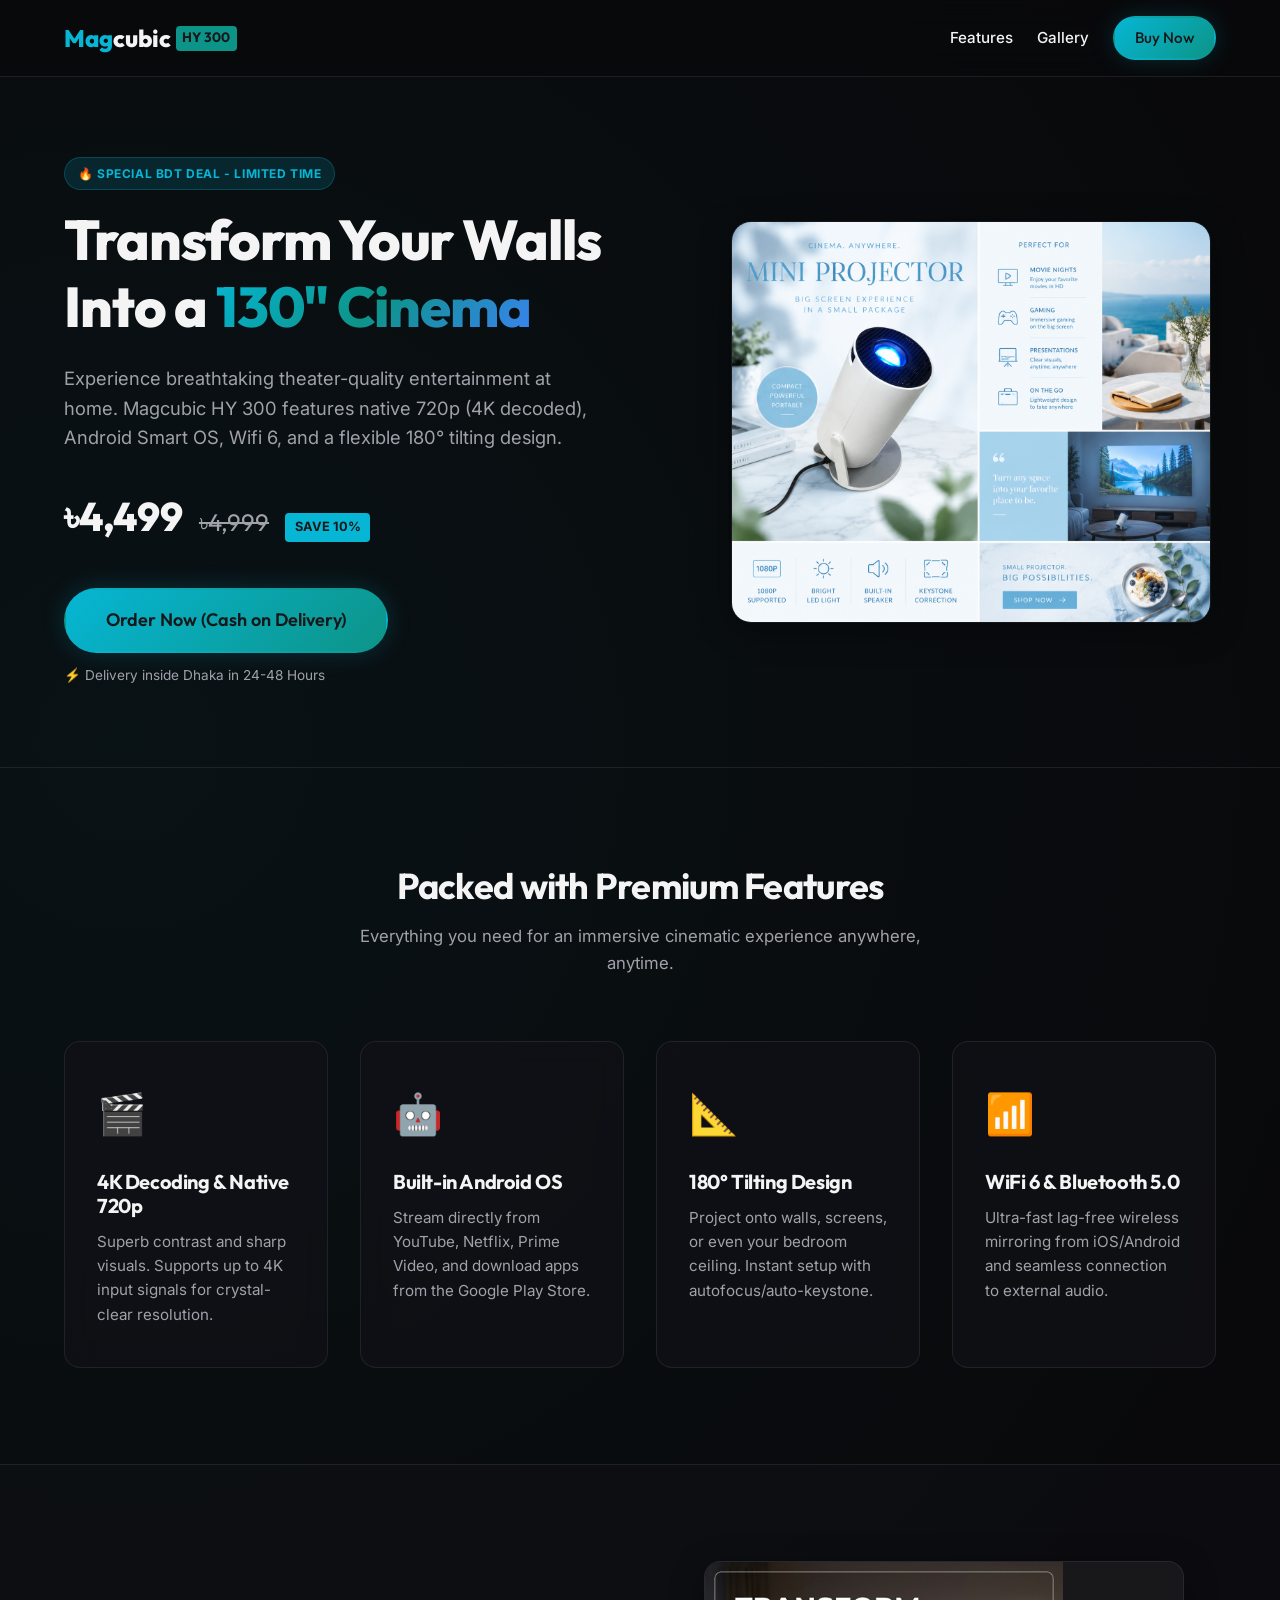
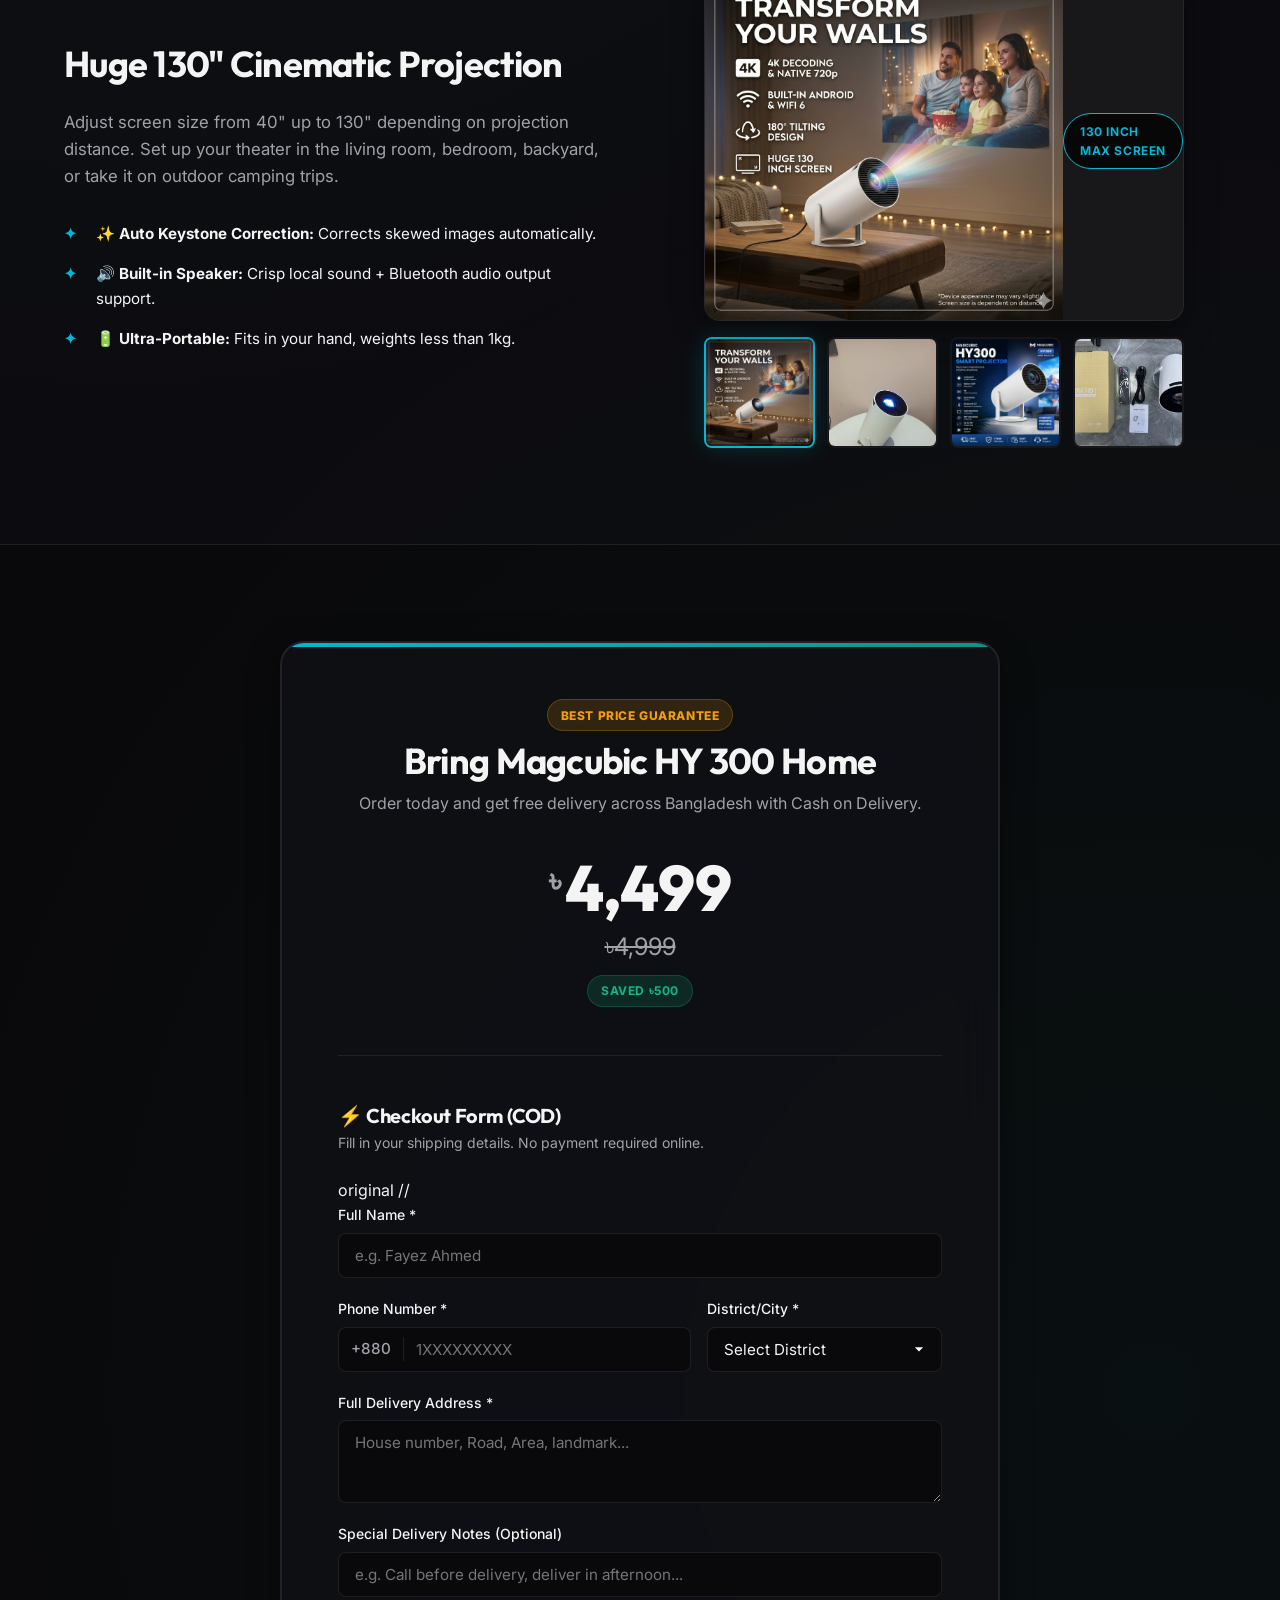
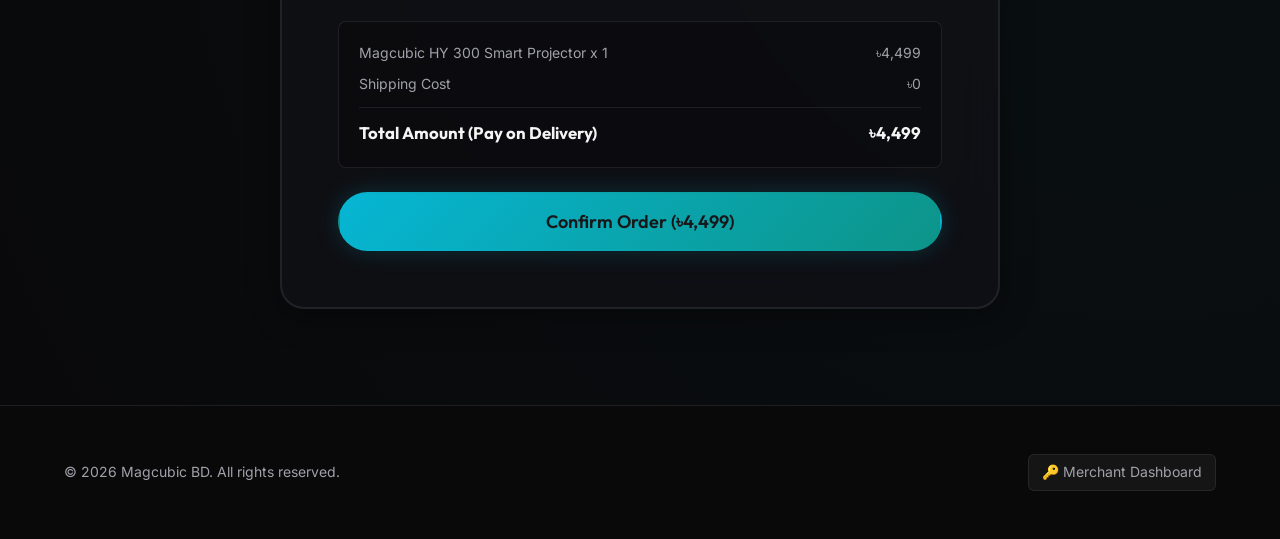
==== commit d1bf8623: "Update index.html" ====
--- a/index.html
+++ b/index.html
@@ -163,47 +163,73 @@
         <div class="checkout-form-container">
           <h3 class="form-title">⚡ Checkout Form (COD)</h3>
           <p class="form-subtitle">Fill in your shipping details. No payment required online.</p>
-          
-<div class="form-container">
-    <h2>Magcubic HY 300</h2>
-    <p class="subtitle">Smart Portable 4K Projector - Customer Info</p>
-    
-    <form id="customerForm">
-        <div class="form-group">
-            <label for="name">Full Name</label>
-            <input type="text" id="name" name="name" required placeholder="John Doe">
-        </div>
-
-        <div class="form-group">
-            <label for="email">Email Address</label>
-            <input type="email" id="email" name="email" required placeholder="john@example.com">
-        </div>
-
-        <div class="form-group">
-            <label for="phone">Phone Number</label>
-            <input type="tel" id="phone" name="phone" required placeholder="+1 234 567 890">
-        </div>
-
-        <div class="form-group">
-            <label for="address">Shipping Address</label>
-            <textarea id="address" name="address" rows="3" required placeholder="123 Street Name, City, Country"></textarea>
-        </div>
-
-        <div class="form-group">
-            <label for="quantity">Quantity</label>
-            <select id="quantity" name="quantity">
-                <option value="1">1 Unit</option>
-                <option value="2">2 Units</option>
-                <option value="3">3 Units</option>
-                <option value="4+">4+ Units (Bulk)</option>
-            </select>
-        </div>
-
-        <button type="submit">Submit Information</button>
-    </form>
-    
-    <div id="message"></div>
-</div>
+          original
+
+         //<form id="checkout-form">
+            <div class="form-group">
+              <label for="customer-name">Full Name *</label>
+              <input type="text" id="customer-name" placeholder="e.g. Fayez Ahmed" required>
+            </div>
+            
+            <div class="form-row">
+              <div class="form-group">
+                <label for="customer-phone">Phone Number *</label>
+                <div class="phone-input-wrapper">
+                  <span class="prefix">+880</span>
+                  <input type="tel" id="customer-phone" placeholder="1XXXXXXXXX" pattern="[1][3-9][0-9]{8}" title="Please enter a valid 10-digit mobile number after +880 (e.g. 1712345678)" required>
+                </div>
+              </div>
+              
+              <div class="form-group">
+                <label for="shipping-city">District/City *</label>
+                <select id="shipping-city" required>
+                  <option value="" disabled selected>Select District</option>
+                  <option value="Dhaka">Dhaka (৳60 delivery)</option>
+                  <option value="Chittagong">Chittagong (৳120 delivery)</option>
+                  <option value="Sylhet">Sylhet (৳120 delivery)</option>
+                  <option value="Rajshahi">Rajshahi (৳120 delivery)</option>
+                  <option value="Khulna">Khulna (৳120 delivery)</option>
+                  <option value="Barisal">Barisal (৳120 delivery)</option>
+                  <option value="Rangpur">Rangpur (৳120 delivery)</option>
+                  <option value="Mymensingh">Mymensingh (৳120 delivery)</option>
+                  <option value="Outside">Other Districts (৳150 delivery)</option>
+                </select>
+              </div>
+            </div>
+            
+            <div class="form-group">
+              <label for="customer-address">Full Delivery Address *</label>
+              <textarea id="customer-address" rows="3" placeholder="House number, Road, Area, landmark..." required></textarea>
+            </div>
+
+            <div class="form-group">
+              <label for="order-notes">Special Delivery Notes (Optional)</label>
+              <input type="text" id="order-notes" placeholder="e.g. Call before delivery, deliver in afternoon...">
+            </div>
+
+            <div class="order-summary-box">
+              <div class="summary-line">
+                <span>Magcubic HY 300 Smart Projector x 1</span>
+                <span>৳4,499</span>
+              </div>
+              <div class="summary-line">
+                <span>Shipping Cost</span>
+                <span id="shipping-cost-display">৳0</span>
+              </div>
+              <hr class="summary-divider">
+              <div class="summary-line total">
+                <span>Total Amount (Pay on Delivery)</span>
+                <span id="total-amount-display">৳4,499</span>
+              </div>
+            </div>
+
+            <button type="submit" class="btn btn-primary btn-block btn-lg" id="submit-btn">
+              <span class="btn-text">Confirm Order (৳4,499)</span>
+              <div class="spinner hidden"></div>
+            </button>
+          </form>
+        </div>
+
         <script>
     const form = document.getElementById('customerForm');
     const messageDiv = document.getElementById('message');
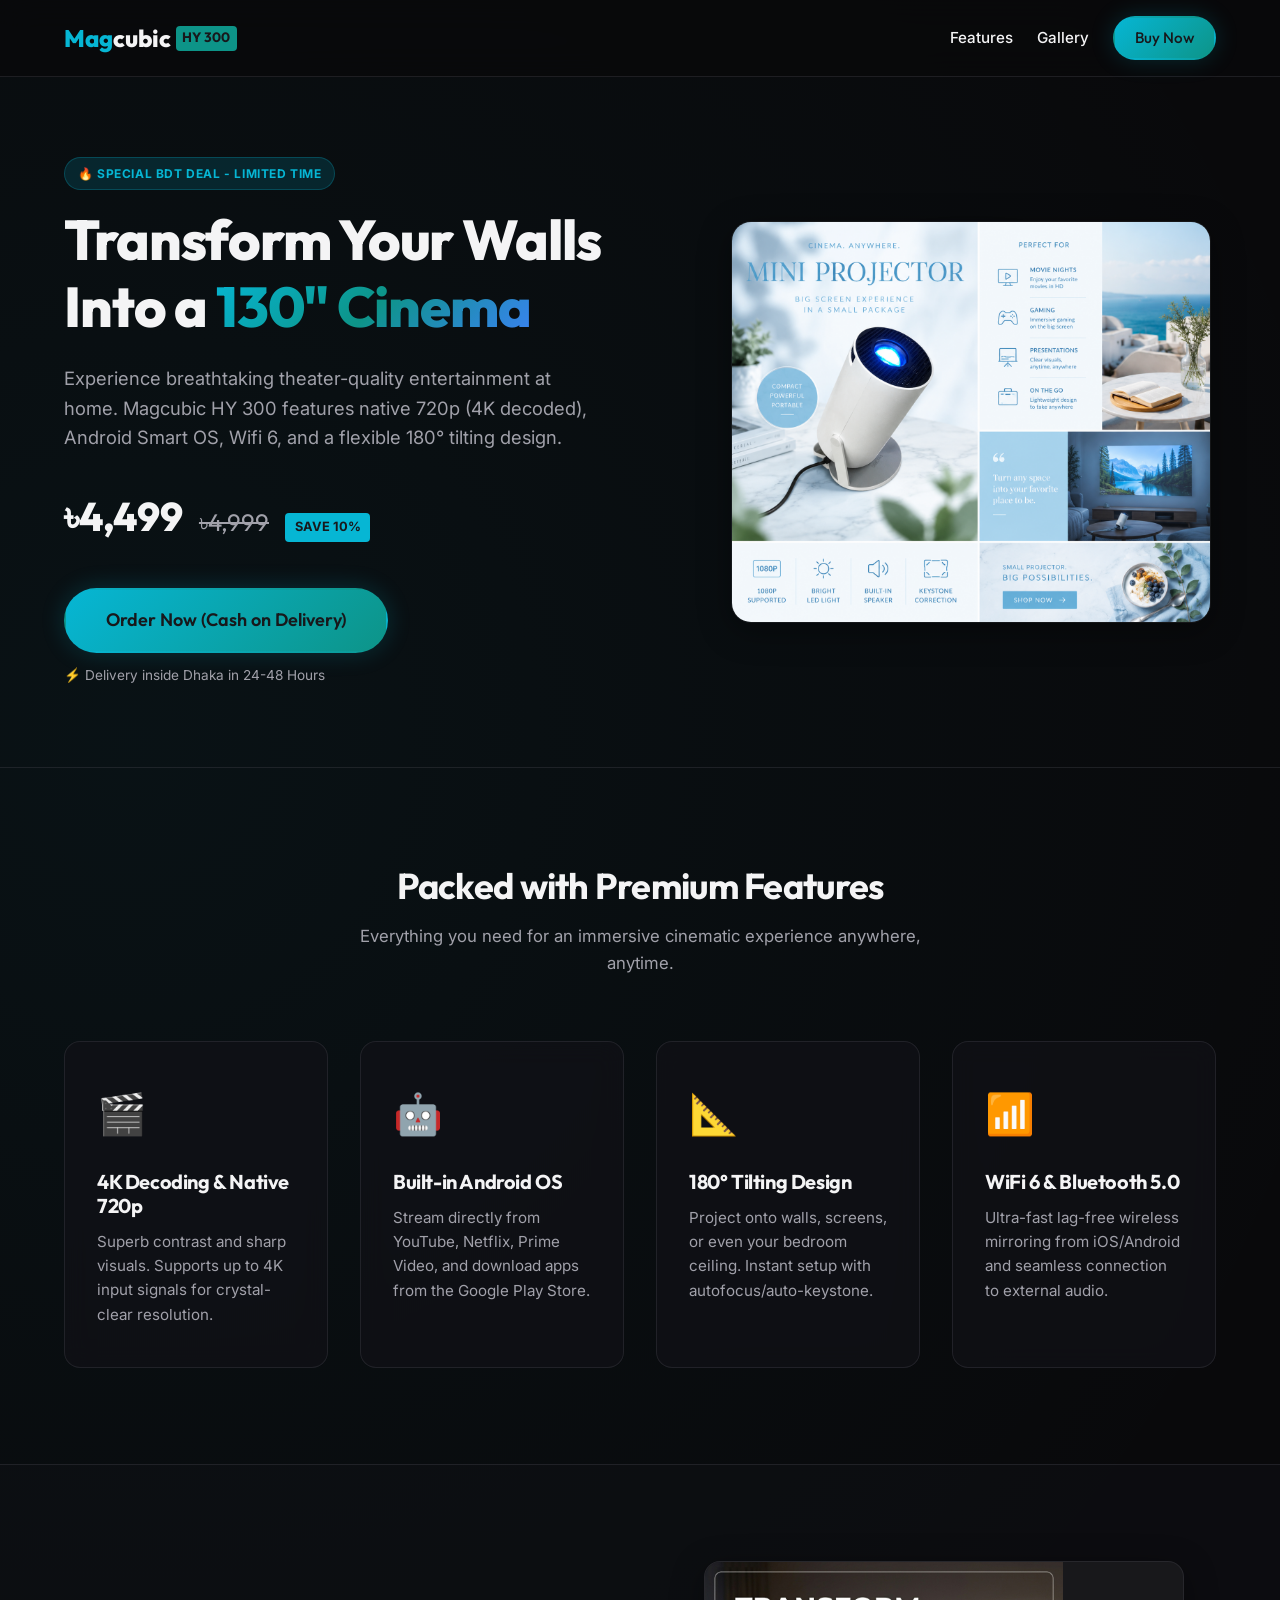
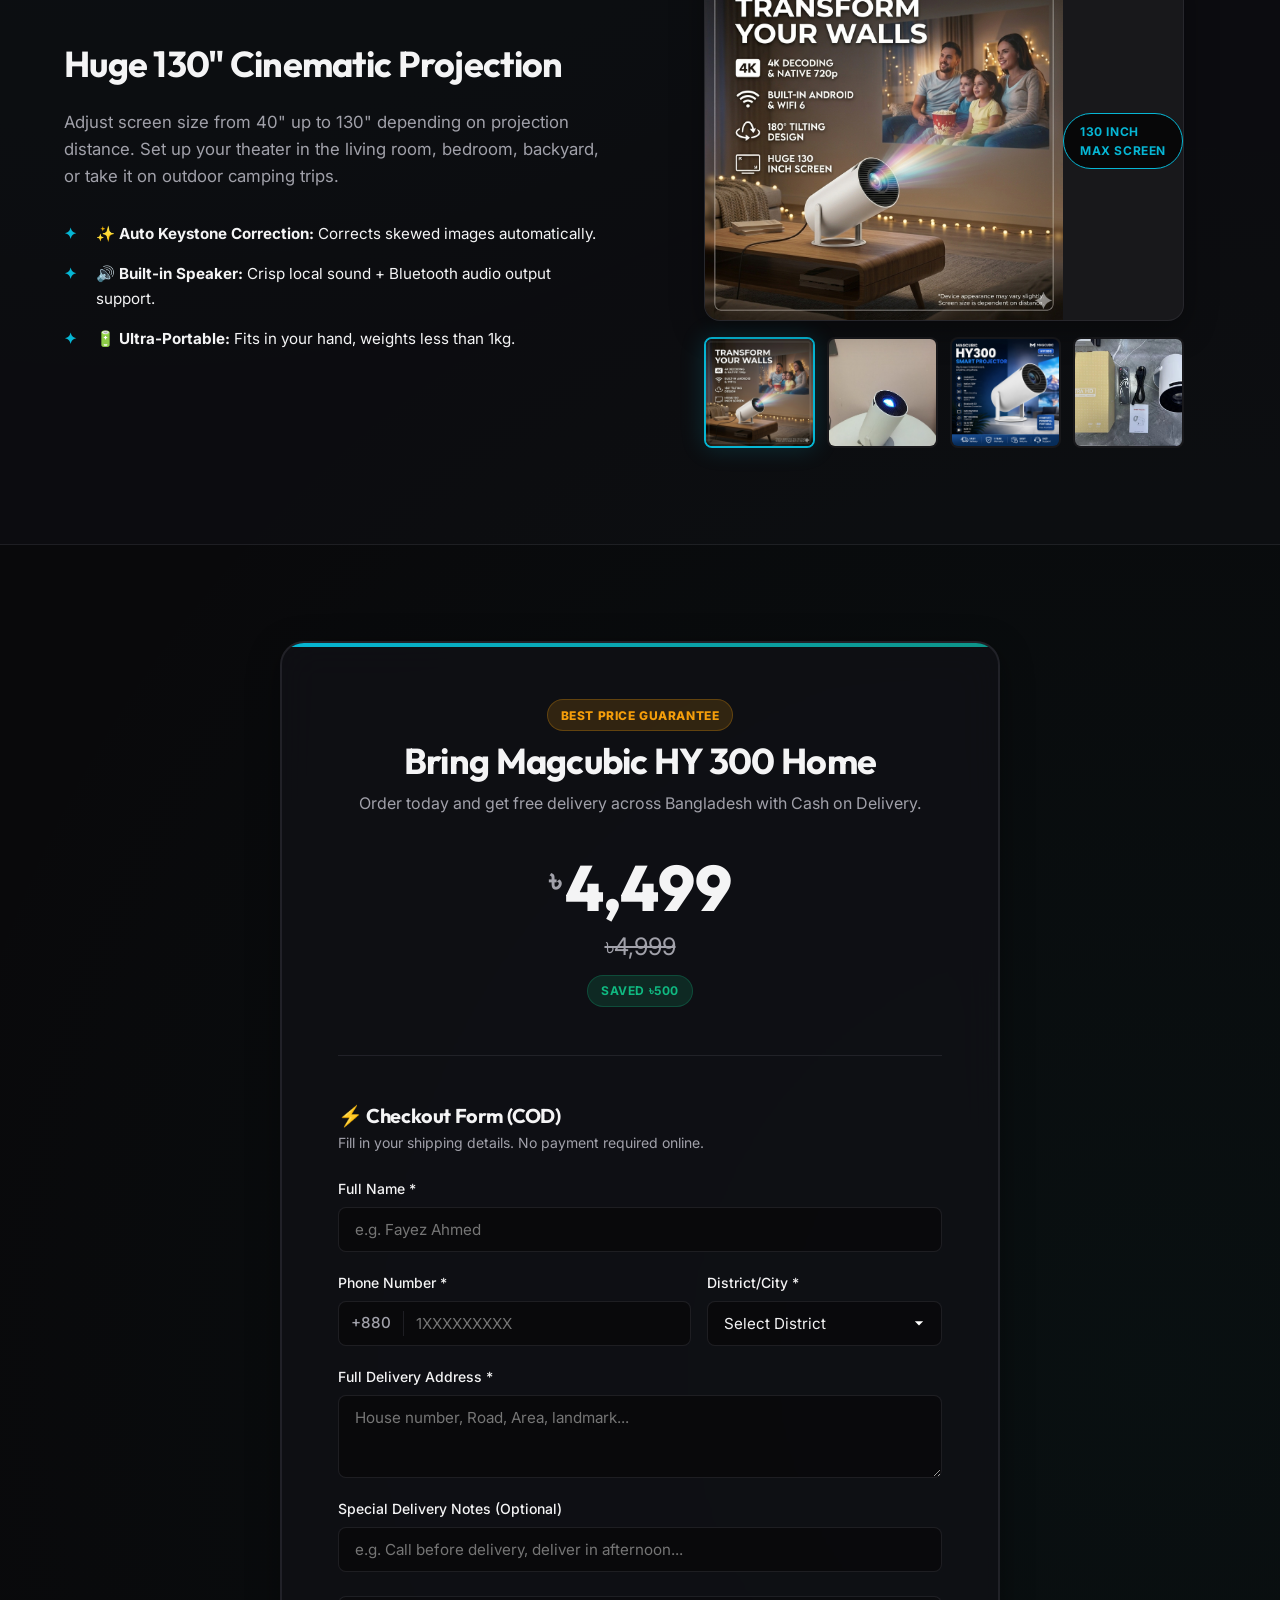
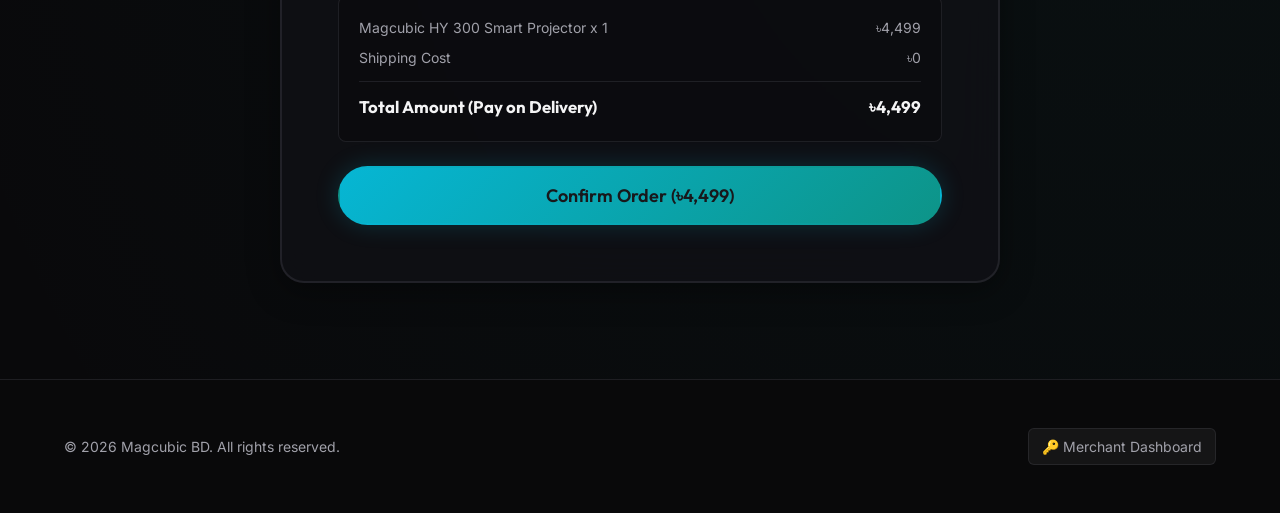
==== commit 476f303a: "Update index.html" ====
--- a/index.html
+++ b/index.html
@@ -163,9 +163,9 @@
         <div class="checkout-form-container">
           <h3 class="form-title">⚡ Checkout Form (COD)</h3>
           <p class="form-subtitle">Fill in your shipping details. No payment required online.</p>
-          original
-
-         //<form id="checkout-form">
+        
+
+         <form id="checkout-form">
             <div class="form-group">
               <label for="customer-name">Full Name *</label>
               <input type="text" id="customer-name" placeholder="e.g. Fayez Ahmed" required>
@@ -192,7 +192,6 @@
                   <option value="Barisal">Barisal (৳120 delivery)</option>
                   <option value="Rangpur">Rangpur (৳120 delivery)</option>
                   <option value="Mymensingh">Mymensingh (৳120 delivery)</option>
-                  <option value="Outside">Other Districts (৳150 delivery)</option>
                 </select>
               </div>
             </div>
@@ -231,51 +230,107 @@
         </div>
 
         <script>
-    const form = document.getElementById('customerForm');
-    const messageDiv = document.getElementById('message');
-
-    form.addEventListener('submit', e => {
-        e.preventDefault();
-        
-        messageDiv.style.color = '#333';
-        messageDiv.textContent = 'Submitting...';
-
-        // REPLACE THIS URL WITH YOUR ACTUAL SHEETDB API URL
-        const sheetDbUrl = 'https://sheetdb.io/api/v1/tmtjky629gif2'; 
-
-        fetch(sheetDbUrl, {
-            method: 'POST',
-            headers: {
-                'Accept': 'application/json',
-                'Content-Type': 'application/json'
-            },
-            body: JSON.stringify({
-                data: {
-                    name: form.name.value,
-                    email: form.email.value,
-                    phone: form.phone.value,
-                    address: form.address.value,
-                    quantity: form.quantity.value
-                }
-            })
-        })
-        .then(response => response.json())
-        .then(data => {
-            if(data.created === 1) {
-                messageDiv.style.color = 'green';
-                messageDiv.textContent = 'Success! Your information has been saved.';
-                form.reset();
-            } else {
-                messageDiv.style.color = 'red';
-                messageDiv.textContent = 'Something went wrong. Please try again.';
-            }
-        })
-        .catch(error => {
-            console.error('Error:', error);
-            messageDiv.style.color = 'red';
-            messageDiv.textContent = 'An error occurred. Check your connection.';
-        });
+document.addEventListener('DOMContentLoaded', function() {
+  const form = document.getElementById('checkout-form');
+  const citySelect = document.getElementById('shipping-city');
+  const shippingDisplay = document.getElementById('shipping-cost-display');
+  const totalDisplay = document.getElementById('total-amount-display');
+  const submitBtn = document.getElementById('submit-btn');
+  const btnText = submitBtn.querySelector('.btn-text');
+  const spinner = submitBtn.querySelector('.spinner');
+
+  const basePrice = 4499;
+
+  // 1. Map cities to their respective delivery charges
+  const shippingRates = {
+    'Dhaka': 60,
+    'Chittagong': 120,
+    'Sylhet': 120,
+    'Rajshahi': 120,
+    'Khulna': 120,
+    'Barisal': 120,
+    'Rangpur': 120,
+    'Mymensingh': 120
+  };
+
+  // 2. Dynamic Price Calculator
+  function updatePricing() {
+    const selectedCity = citySelect.value;
+    const shippingCost = shippingRates[selectedCity] || 0;
+    const totalAmount = basePrice + shippingCost;
+
+    // Update the UI texts
+    shippingDisplay.textContent = `৳${shippingCost}`;
+    totalDisplay.textContent = `৳${totalAmount.toLocaleString()}`;
+    btnText.textContent = `Confirm Order (৳${totalAmount.toLocaleString()})`;
+  }
+
+  // Listen for city changes to recalculate costs
+  citySelect.addEventListener('change', updatePricing);
+
+  // 3. Form Submission to SheetDB
+  form.addEventListener('submit', function(e) {
+    e.preventDefault();
+
+    // Show loading spinner & disable button to prevent double submissions
+    submitBtn.disabled = true;
+    btnText.textContent = 'Processing Order...';
+    if (spinner) spinner.classList.remove('hidden');
+
+    const selectedCity = citySelect.value;
+    const shippingCost = shippingRates[selectedCity] || 0;
+    const finalTotal = basePrice + shippingCost;
+    
+    // Format full phone number with country prefix
+    const rawPhone = document.getElementById('customer-phone').value;
+    const fullPhone = `+880${rawPhone}`;
+
+    // Get current date and time
+    const orderDate = new Date().toLocaleString('en-US', { timeZone: 'Asia/Dhaka' });
+
+    // REPLACE THIS URL WITH YOUR ACTUAL SHEETDB API URL
+    const sheetDbUrl = 'https://sheetdb.io/api/v1/tmtjky629gif2'; 
+
+    const orderData = {
+      date: orderDate,
+      name: document.getElementById('customer-name').value,
+      phone: fullPhone,
+      city: selectedCity,
+      address: document.getElementById('customer-address').value,
+      notes: document.getElementById('order-notes').value || 'N/A',
+      total_price: `৳${finalTotal}`
+    };
+
+    fetch(sheetDbUrl, {
+      method: 'POST',
+      headers: {
+        'Accept': 'application/json',
+        'Content-Type': 'application/json'
+      },
+      body: JSON.stringify({ data: orderData })
+    })
+    .then(response => response.json())
+    .then(data => {
+      if (data.created === 1) {
+        alert('🎉 Order Confirmed Successfully! We will call you soon.');
+        form.reset();
+        updatePricing(); // Reset pricing displays to default
+      } else {
+        alert('❌ Order failed. Please try again or contact support.');
+      }
+    })
+    .catch(error => {
+      console.error('Submission Error:', error);
+      alert('❌ Connection error. Please check your internet and try again.');
+    })
+    .finally(() => {
+      // Restore button status
+      submitBtn.disabled = false;
+      if (spinner) spinner.classList.add('hidden');
+      updatePricing();
     });
+  });
+});
 </script>
 
         <!-- Success Modal / Card (Hidden by default) -->
